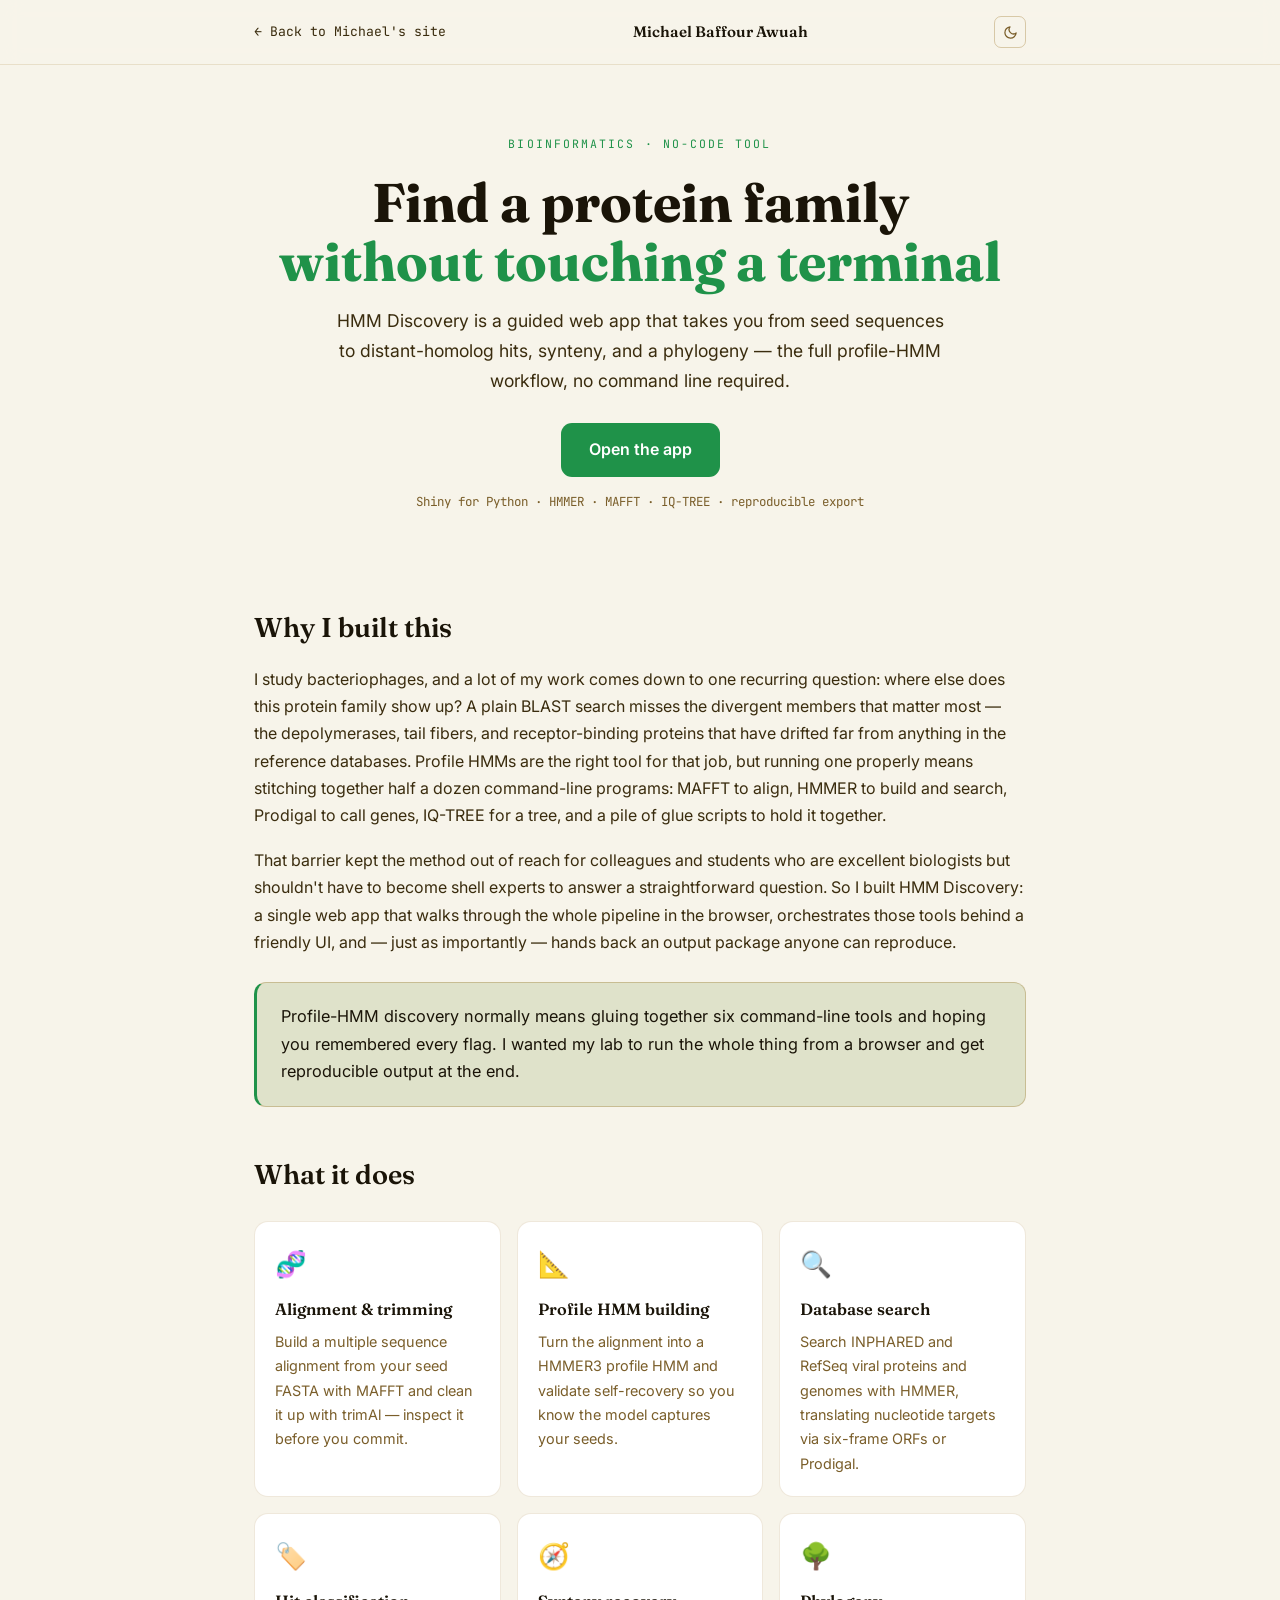
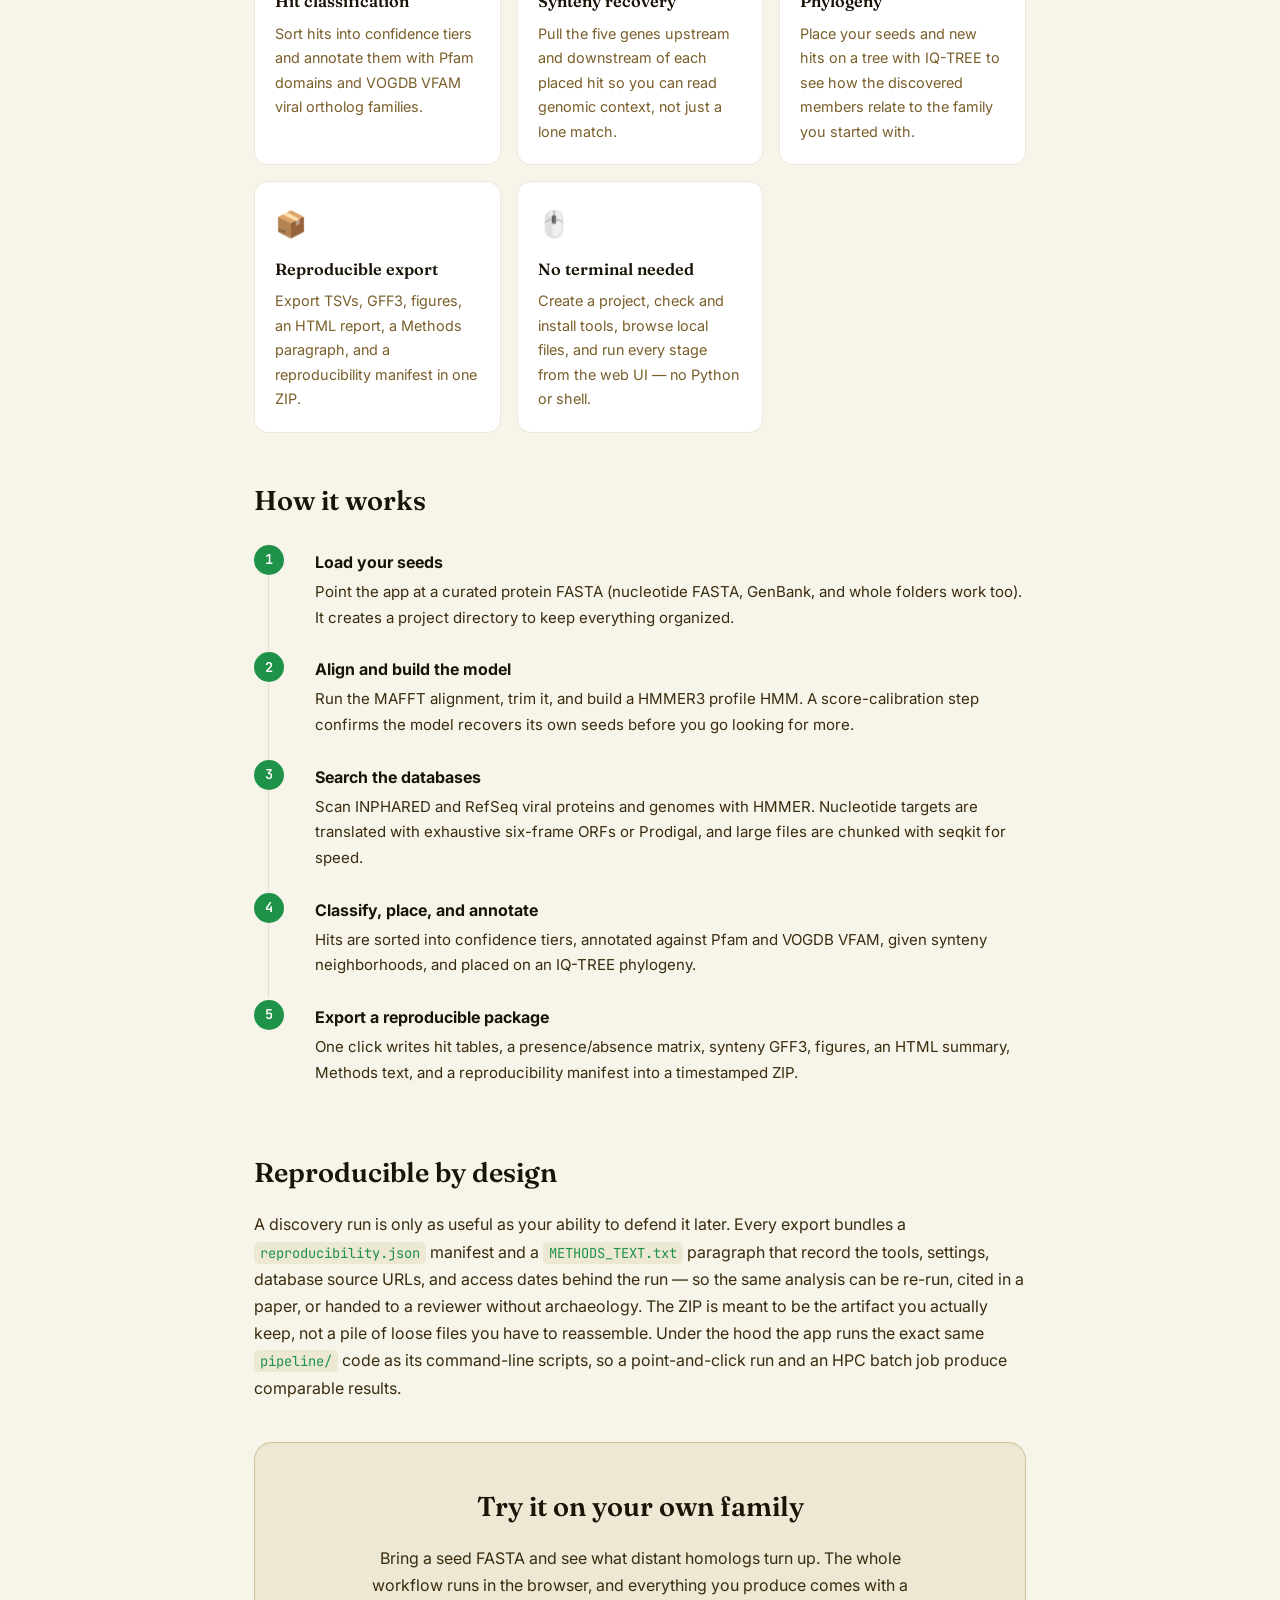
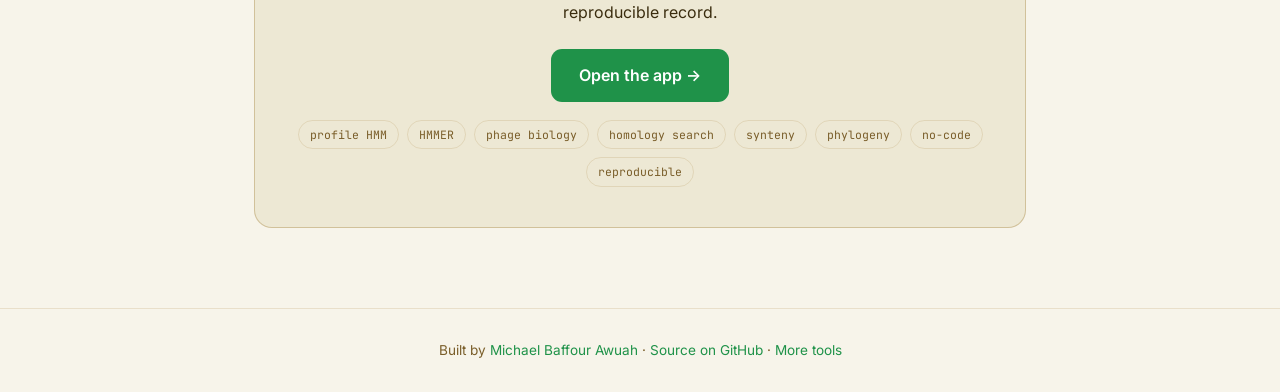
==== blog.html @ 655b842f "Add blog/landing post for HMM Discovery app Adds blog.html: a warm, first-person landing page descri" ====
<!DOCTYPE html>
<html lang="en">
<head>
    <meta charset="UTF-8">
    <meta name="viewport" content="width=device-width, initial-scale=1.0">
    <meta name="description" content="HMM Discovery is a no-code Shiny web app for profile-HMM protein-family discovery: alignment, HMM building, HMMER database search, hit classification, synteny, and phylogeny, all reproducible.">
    <meta property="og:title" content="HMM Discovery — Profile-HMM protein-family discovery, no terminal required">
    <meta property="og:description" content="HMM Discovery is a no-code Shiny web app for profile-HMM protein-family discovery: alignment, HMM building, HMMER database search, hit classification, synteny, and phylogeny, all reproducible.">
    <meta property="og:type" content="article">
    <meta property="og:url" content="https://mbaffour.github.io/hmm-discovery-app/blog.html">
    <meta name="twitter:card" content="summary">
    <title>HMM Discovery — Profile-HMM protein-family discovery, no terminal required</title>
    <link rel="icon" type="image/svg+xml" href="data:image/svg+xml;utf8,<svg xmlns='http://www.w3.org/2000/svg' viewBox='0 0 32 32'><polygon points='16,5 25,10 25,18 16,23 7,18 7,10' fill='%23f4c430' stroke='%23f4c430' stroke-width='1.5'/><line x1='16' y1='23' x2='16' y2='28' stroke='%23f4c430' stroke-width='2' stroke-linecap='round'/><line x1='13' y1='28' x2='19' y2='28' stroke='%23f4c430' stroke-width='2' stroke-linecap='round'/></svg>">
    <link rel="preconnect" href="https://fonts.googleapis.com">
    <link rel="preconnect" href="https://fonts.gstatic.com" crossorigin>
    <link href="https://fonts.googleapis.com/css2?family=Fraunces:ital,opsz,wght@0,9..144,400;0,9..144,600;0,9..144,700;1,9..144,500&family=Inter:wght@400;500;600;700&family=JetBrains+Mono:wght@400;500&display=swap" rel="stylesheet">
    <style>
        :root {
            --bg: #121009; --bg-2: #1a160c; --bg-card: #221c0e; --bg-card-hover: #2c2412;
            --border: rgba(244,196,48,0.13); --border-strong: rgba(244,196,48,0.26);
            --gold: #f4c430; --green: #1f9249; --red: #d4324b;
            --accent: #1f9249;
            --font-display: 'Fraunces','Georgia',serif;
            --font-body: 'Inter','Segoe UI',sans-serif;
            --font-mono: 'JetBrains Mono','Courier New',monospace;
            --container: 820px;
        }
        html[data-theme="light"] {
            --bg: #f7f4ea; --bg-2: #ede8d4; --bg-card: #ffffff; --bg-card-hover: #fffaed;
            --border: rgba(164,130,58,0.18); --border-strong: rgba(164,130,58,0.38);
            --gold: #9a6e00; --green: #0f6a2e; --red: #a01a30;
            --ink: #1a1408; --ink-2: #3a2c0e; --ink-3: #7a5e2a;
        }
        * { box-sizing: border-box; margin: 0; padding: 0; }
        body { background: var(--bg); color: var(--ink); font-family: var(--font-body); line-height: 1.7; -webkit-font-smoothing: antialiased; }
        a { color: inherit; }
        a:focus-visible, button:focus-visible { outline: 2px solid var(--accent); outline-offset: 3px; border-radius: 4px; }
        .wrap { max-width: var(--container); margin: 0 auto; padding: 0 24px; }
        .topbar { border-bottom: 1px solid var(--border); padding: 16px 0; position: sticky; top: 0; background: color-mix(in srgb, var(--bg) 88%, transparent); backdrop-filter: blur(10px); z-index: 10; }
        .topbar .wrap { display: flex; align-items: center; justify-content: space-between; gap: 1rem; }
        .back { font-family: var(--font-mono); font-size: 0.82rem; color: var(--ink-2); text-decoration: none; transition: color 0.2s; }
        .back:hover { color: var(--accent); }
        .brand { font-family: var(--font-display); font-weight: 600; font-size: 0.95rem; }
        .theme-toggle { display:inline-flex;align-items:center;justify-content:center;width:32px;height:32px;border-radius:7px;border:1px solid var(--border-strong);background:transparent;color:var(--ink-3);cursor:pointer;transition:all .2s; }
        .theme-toggle:hover { color:var(--accent);border-color:var(--accent); }
        .theme-toggle .ti-sun { display:block; } .theme-toggle .ti-moon { display:none; }
        html[data-theme="light"] .theme-toggle .ti-sun { display:none; } html[data-theme="light"] .theme-toggle .ti-moon { display:block; }

        .hero { padding: 64px 0 40px; text-align: center; }
        .eyebrow { font-family: var(--font-mono); font-size: 0.72rem; letter-spacing: 0.18em; text-transform: uppercase; color: var(--accent); }
        .hero h1 { font-family: var(--font-display); font-size: clamp(2.2rem, 6vw, 3.4rem); font-weight: 700; line-height: 1.08; margin: 18px 0 14px; }
        .hero h1 span { color: var(--accent); }
        .hero .lede { color: var(--ink-2); max-width: 620px; margin: 0 auto 28px; font-size: 1.1rem; }
        .hero-cta { display: inline-block; background: var(--accent); color: #ffffff; font-weight: 600; text-decoration: none; padding: 13px 28px; border-radius: 11px; transition: transform .15s, box-shadow .15s; }
        .hero-cta:hover { transform: translateY(-2px); box-shadow: 0 10px 30px color-mix(in srgb, var(--accent) 40%, transparent); }
        .hero-sub { margin-top: 14px; font-family: var(--font-mono); font-size: 0.78rem; color: var(--ink-3); }

        article { padding: 8px 0 40px; }
        article h2 { font-family: var(--font-display); font-size: 1.7rem; font-weight: 600; margin: 44px 0 16px; }
        article h3 { font-family: var(--font-display); font-size: 1.15rem; font-weight: 600; margin: 8px 0 6px; }
        article p { color: var(--ink-2); margin-bottom: 18px; }
        article strong { color: var(--ink); }
        article code { font-family: var(--font-mono); font-size: 0.86em; background: var(--bg-2); padding: 2px 6px; border-radius: 5px; color: var(--accent); }
        .callout { background: color-mix(in srgb, var(--accent) 7%, var(--bg-2)); border: 1px solid var(--border-strong); border-left: 3px solid var(--accent); border-radius: 12px; padding: 20px 24px; margin: 26px 0; }
        .callout p { margin: 0; color: var(--ink); font-size: 1.02rem; }
        .feature-grid { display: grid; grid-template-columns: repeat(auto-fill, minmax(230px, 1fr)); gap: 16px; margin: 24px 0; }
        .feature-card { background: var(--bg-card); border: 1px solid var(--border); border-radius: 14px; padding: 20px; transition: transform .2s, border-color .2s, background .2s; }
        .feature-card:hover { transform: translateY(-3px); border-color: var(--border-strong); background: var(--bg-card-hover); }
        .feature-card .icon { font-size: 1.6rem; display: block; margin-bottom: 10px; }
        .feature-card h3 { margin: 0 0 6px; font-size: 1.02rem; }
        .feature-card p { margin: 0; font-size: 0.9rem; color: var(--ink-3); }
        .steps { counter-reset: step; list-style: none; margin: 20px 0; }
        .steps li { position: relative; padding: 6px 0 20px 46px; border-left: 1px solid var(--border); margin-left: 14px; }
        .steps li::before { counter-increment: step; content: counter(step); position: absolute; left: -15px; top: 2px; width: 30px; height: 30px; border-radius: 50%; background: var(--accent); color: #ffffff; font-family: var(--font-mono); font-weight: 600; font-size: 0.85rem; display: flex; align-items: center; justify-content: center; }
        .steps li:last-child { border-left-color: transparent; }
        .steps li strong { display: block; margin-bottom: 3px; color: var(--ink); }
        .steps li p { margin: 0; font-size: 0.94rem; }
        .end-cta { text-align: center; background: var(--bg-2); border: 1px solid var(--border-strong); border-radius: 18px; padding: 40px 28px; margin: 40px 0; }
        .end-cta h2 { margin-top: 0; }
        .tag-row { display: flex; flex-wrap: wrap; gap: 8px; justify-content: center; margin: 18px 0 0; }
        .tag { font-family: var(--font-mono); font-size: 0.72rem; color: var(--ink-3); border: 1px solid var(--border); border-radius: 999px; padding: 4px 11px; }
        footer { border-top: 1px solid var(--border); padding: 30px 0; text-align: center; color: var(--ink-3); font-size: 0.85rem; }
        footer a { color: var(--accent); text-decoration: none; }
        @media (max-width: 600px) { .hero { padding: 40px 0 28px; } article h2 { font-size: 1.4rem; } }
    </style>
    <script>(function(){var s=localStorage.getItem('theme');var d=window.matchMedia('(prefers-color-scheme: dark)').matches;document.documentElement.setAttribute('data-theme',s||(d?'dark':'light'));})()</script>
</head>
<body>
    <div class="topbar">
        <div class="wrap">
            <a href="https://mbaffour.github.io/#tools" class="back">← Back to Michael's site</a>
            <span class="brand">Michael Baffour Awuah</span>
            <button class="theme-toggle" id="themeToggle" aria-label="Toggle light/dark mode" title="Toggle light/dark mode">
                <svg class="ti-sun" width="15" height="15" viewBox="0 0 24 24" fill="none" stroke="currentColor" stroke-width="2" stroke-linecap="round" stroke-linejoin="round" aria-hidden="true"><circle cx="12" cy="12" r="5"/><line x1="12" y1="1" x2="12" y2="3"/><line x1="12" y1="21" x2="12" y2="23"/><line x1="4.22" y1="4.22" x2="5.64" y2="5.64"/><line x1="18.36" y1="18.36" x2="19.78" y2="19.78"/><line x1="1" y1="12" x2="3" y2="12"/><line x1="21" y1="12" x2="23" y2="12"/><line x1="4.22" y1="19.78" x2="5.64" y2="18.36"/><line x1="18.36" y1="5.64" x2="19.78" y2="4.22"/></svg>
                <svg class="ti-moon" width="15" height="15" viewBox="0 0 24 24" fill="none" stroke="currentColor" stroke-width="2" stroke-linecap="round" stroke-linejoin="round" aria-hidden="true"><path d="M21 12.79A9 9 0 1 1 11.21 3 7 7 0 0 0 21 12.79z"/></svg>
            </button>
        </div>
    </div>

    <header class="hero">
        <div class="wrap">
            <span class="eyebrow">Bioinformatics · No-code tool</span>
            <h1>Find a protein family<br><span>without touching a terminal</span></h1>
            <p class="lede">HMM Discovery is a guided web app that takes you from seed sequences to distant-homolog hits, synteny, and a phylogeny — the full profile-HMM workflow, no command line required.</p>
            <a class="hero-cta" href="https://mbaffour.github.io/hmm-discovery-app/">Open the app</a>
            <div class="hero-sub">Shiny for Python · HMMER · MAFFT · IQ-TREE · reproducible export</div>
        </div>
    </header>

    <div class="wrap">
        <article>
            <h2>Why I built this</h2>
            <p>I study bacteriophages, and a lot of my work comes down to one recurring question: where else does this protein family show up? A plain BLAST search misses the divergent members that matter most — the depolymerases, tail fibers, and receptor-binding proteins that have drifted far from anything in the reference databases. Profile HMMs are the right tool for that job, but running one properly means stitching together half a dozen command-line programs: MAFFT to align, HMMER to build and search, Prodigal to call genes, IQ-TREE for a tree, and a pile of glue scripts to hold it together.</p>
            <p>That barrier kept the method out of reach for colleagues and students who are excellent biologists but shouldn't have to become shell experts to answer a straightforward question. So I built HMM Discovery: a single web app that walks through the whole pipeline in the browser, orchestrates those tools behind a friendly UI, and — just as importantly — hands back an output package anyone can reproduce.</p>
            <div class="callout"><p>Profile-HMM discovery normally means gluing together six command-line tools and hoping you remembered every flag. I wanted my lab to run the whole thing from a browser and get reproducible output at the end.</p></div>

            <h2>What it does</h2>
            <div class="feature-grid">
                <div class="feature-card"><span class="icon">🧬</span><h3>Alignment &amp; trimming</h3><p>Build a multiple sequence alignment from your seed FASTA with MAFFT and clean it up with trimAl — inspect it before you commit.</p></div>
                <div class="feature-card"><span class="icon">📐</span><h3>Profile HMM building</h3><p>Turn the alignment into a HMMER3 profile HMM and validate self-recovery so you know the model captures your seeds.</p></div>
                <div class="feature-card"><span class="icon">🔍</span><h3>Database search</h3><p>Search INPHARED and RefSeq viral proteins and genomes with HMMER, translating nucleotide targets via six-frame ORFs or Prodigal.</p></div>
                <div class="feature-card"><span class="icon">🏷️</span><h3>Hit classification</h3><p>Sort hits into confidence tiers and annotate them with Pfam domains and VOGDB VFAM viral ortholog families.</p></div>
                <div class="feature-card"><span class="icon">🧭</span><h3>Synteny recovery</h3><p>Pull the five genes upstream and downstream of each placed hit so you can read genomic context, not just a lone match.</p></div>
                <div class="feature-card"><span class="icon">🌳</span><h3>Phylogeny</h3><p>Place your seeds and new hits on a tree with IQ-TREE to see how the discovered members relate to the family you started with.</p></div>
                <div class="feature-card"><span class="icon">📦</span><h3>Reproducible export</h3><p>Export TSVs, GFF3, figures, an HTML report, a Methods paragraph, and a reproducibility manifest in one ZIP.</p></div>
                <div class="feature-card"><span class="icon">🖱️</span><h3>No terminal needed</h3><p>Create a project, check and install tools, browse local files, and run every stage from the web UI — no Python or shell.</p></div>
            </div>

            <h2>How it works</h2>
            <ol class="steps">
                <li><strong>Load your seeds</strong><p>Point the app at a curated protein FASTA (nucleotide FASTA, GenBank, and whole folders work too). It creates a project directory to keep everything organized.</p></li>
                <li><strong>Align and build the model</strong><p>Run the MAFFT alignment, trim it, and build a HMMER3 profile HMM. A score-calibration step confirms the model recovers its own seeds before you go looking for more.</p></li>
                <li><strong>Search the databases</strong><p>Scan INPHARED and RefSeq viral proteins and genomes with HMMER. Nucleotide targets are translated with exhaustive six-frame ORFs or Prodigal, and large files are chunked with seqkit for speed.</p></li>
                <li><strong>Classify, place, and annotate</strong><p>Hits are sorted into confidence tiers, annotated against Pfam and VOGDB VFAM, given synteny neighborhoods, and placed on an IQ-TREE phylogeny.</p></li>
                <li><strong>Export a reproducible package</strong><p>One click writes hit tables, a presence/absence matrix, synteny GFF3, figures, an HTML summary, Methods text, and a reproducibility manifest into a timestamped ZIP.</p></li>
            </ol>

            <h2>Reproducible by design</h2>
            <p>A discovery run is only as useful as your ability to defend it later. Every export bundles a <code>reproducibility.json</code> manifest and a <code>METHODS_TEXT.txt</code> paragraph that record the tools, settings, database source URLs, and access dates behind the run — so the same analysis can be re-run, cited in a paper, or handed to a reviewer without archaeology. The ZIP is meant to be the artifact you actually keep, not a pile of loose files you have to reassemble. Under the hood the app runs the exact same <code>pipeline/</code> code as its command-line scripts, so a point-and-click run and an HPC batch job produce comparable results.</p>

            <div class="end-cta">
                <h2>Try it on your own family</h2>
                <p style="color:var(--ink-2);max-width:560px;margin:0 auto;">Bring a seed FASTA and see what distant homologs turn up. The whole workflow runs in the browser, and everything you produce comes with a reproducible record.</p>
                <div style="margin-top:22px;"><a class="hero-cta" href="https://mbaffour.github.io/hmm-discovery-app/">Open the app →</a></div>
                <div class="tag-row"><span class="tag">profile HMM</span><span class="tag">HMMER</span><span class="tag">phage biology</span><span class="tag">homology search</span><span class="tag">synteny</span><span class="tag">phylogeny</span><span class="tag">no-code</span><span class="tag">reproducible</span></div>
            </div>
        </article>
    </div>

    <footer>
        <div class="wrap">
            Built by <a href="https://mbaffour.github.io/">Michael Baffour Awuah</a> · <a href="https://github.com/mbaffour/hmm-discovery-app" target="_blank" rel="noopener">Source on GitHub</a> · <a href="https://mbaffour.github.io/#tools">More tools</a>
        </div>
    </footer>

    <script>
        (function () {
            var btn = document.getElementById('themeToggle');
            if (!btn) return;
            btn.addEventListener('click', function () {
                var next = document.documentElement.getAttribute('data-theme') === 'dark' ? 'light' : 'dark';
                document.documentElement.setAttribute('data-theme', next);
                localStorage.setItem('theme', next);
            });
        })();
    </script>
</body>
</html>
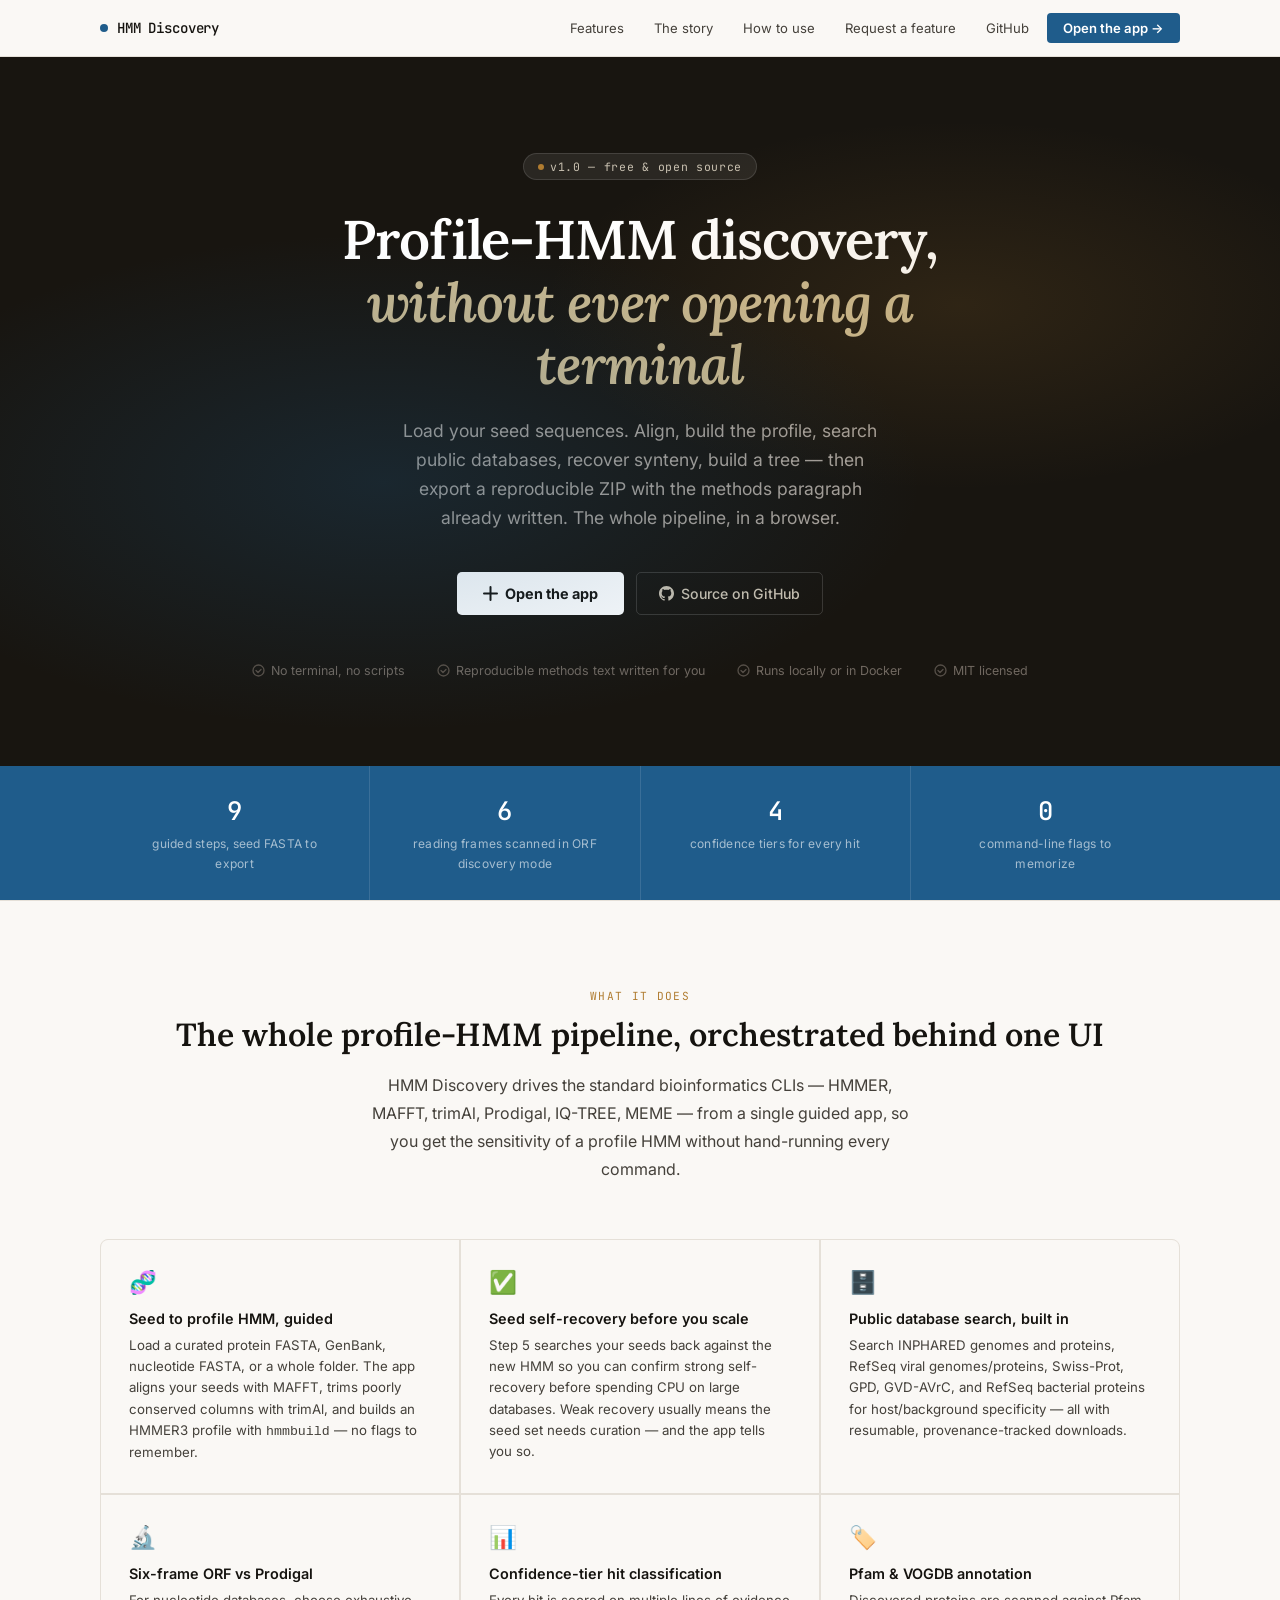
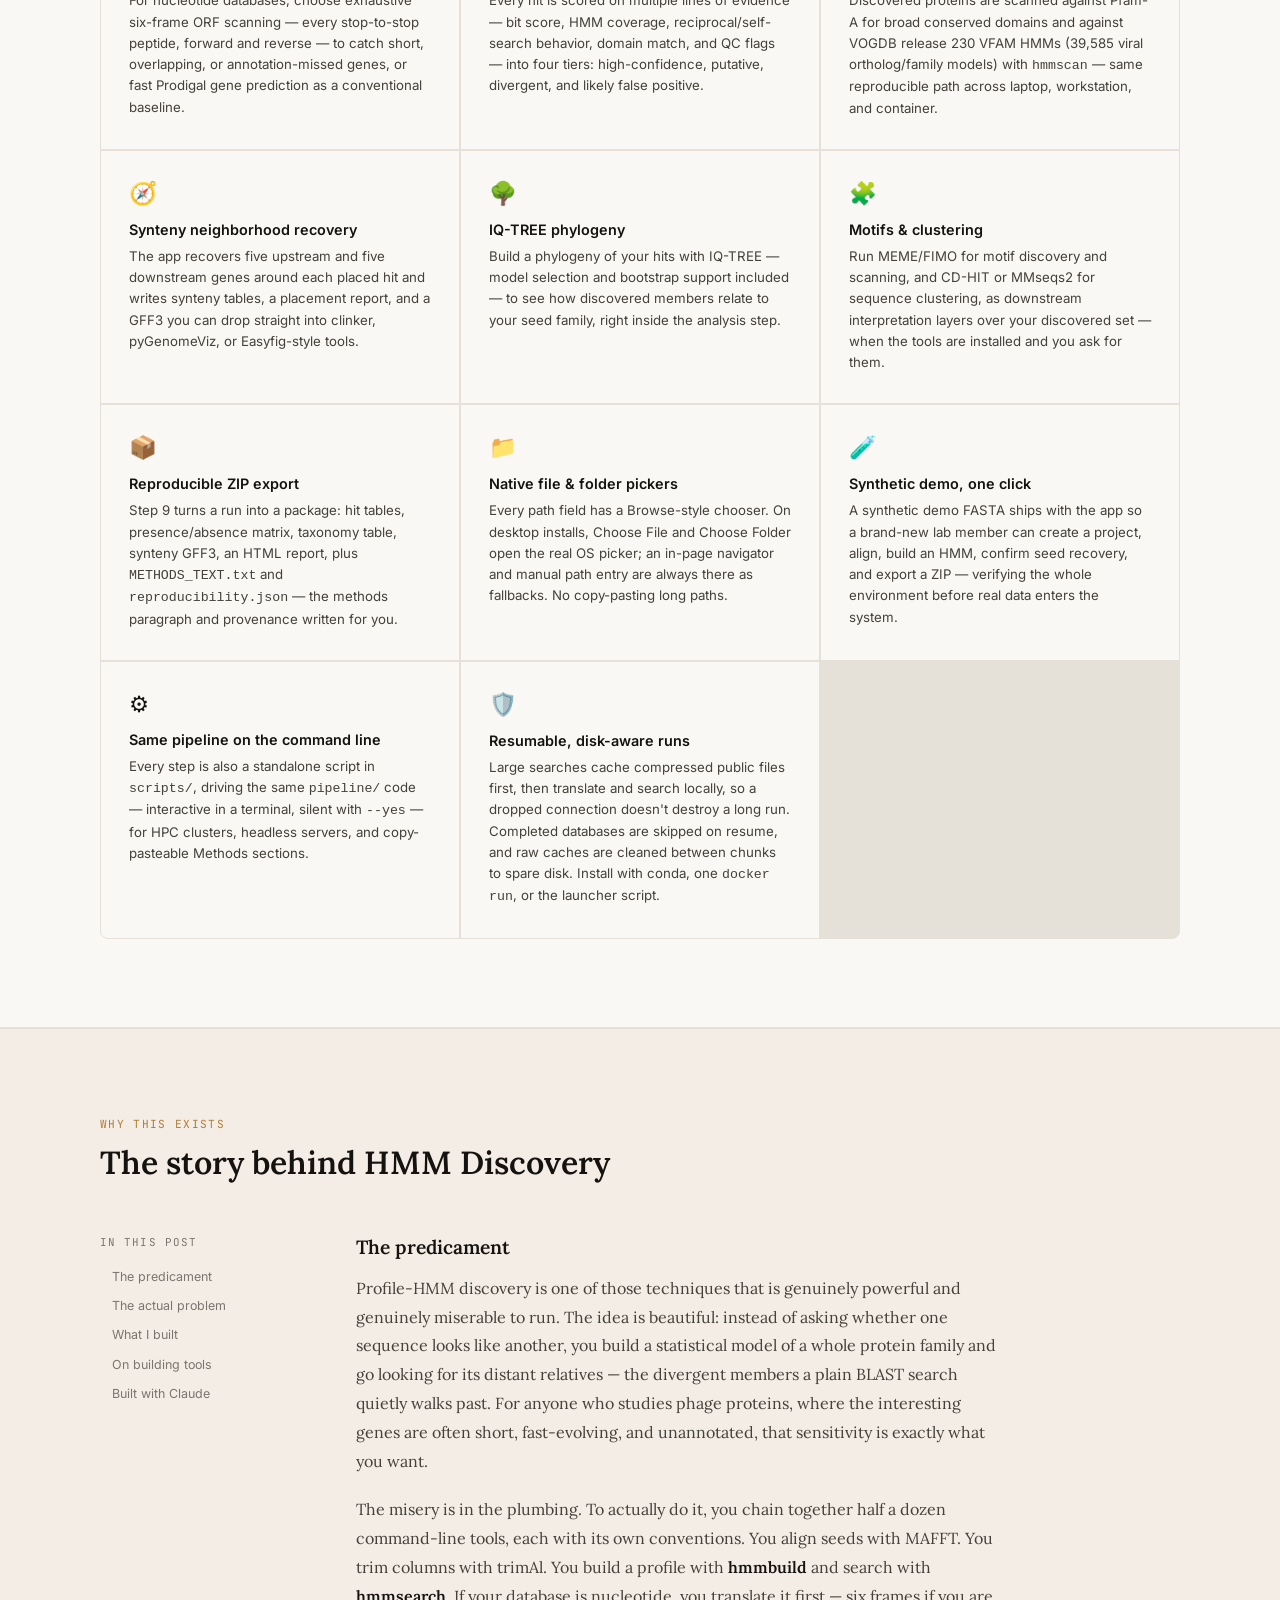
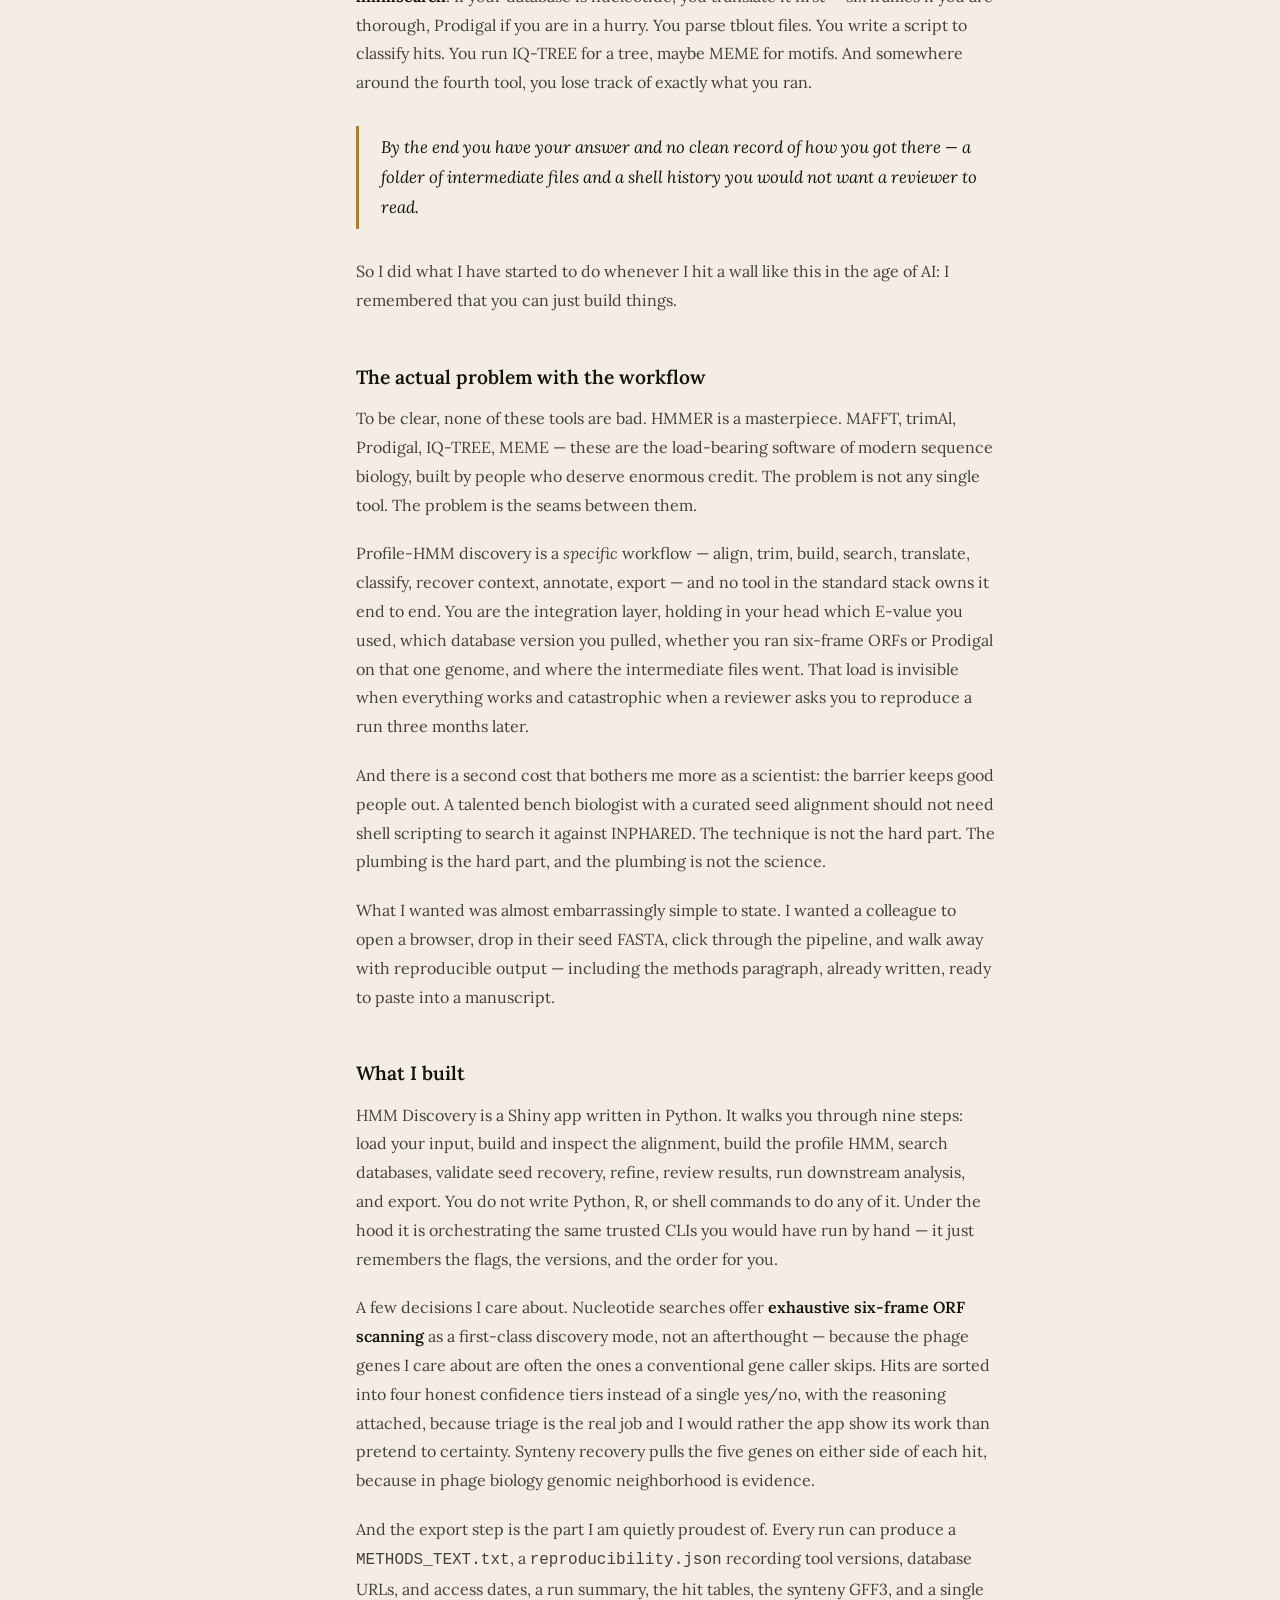
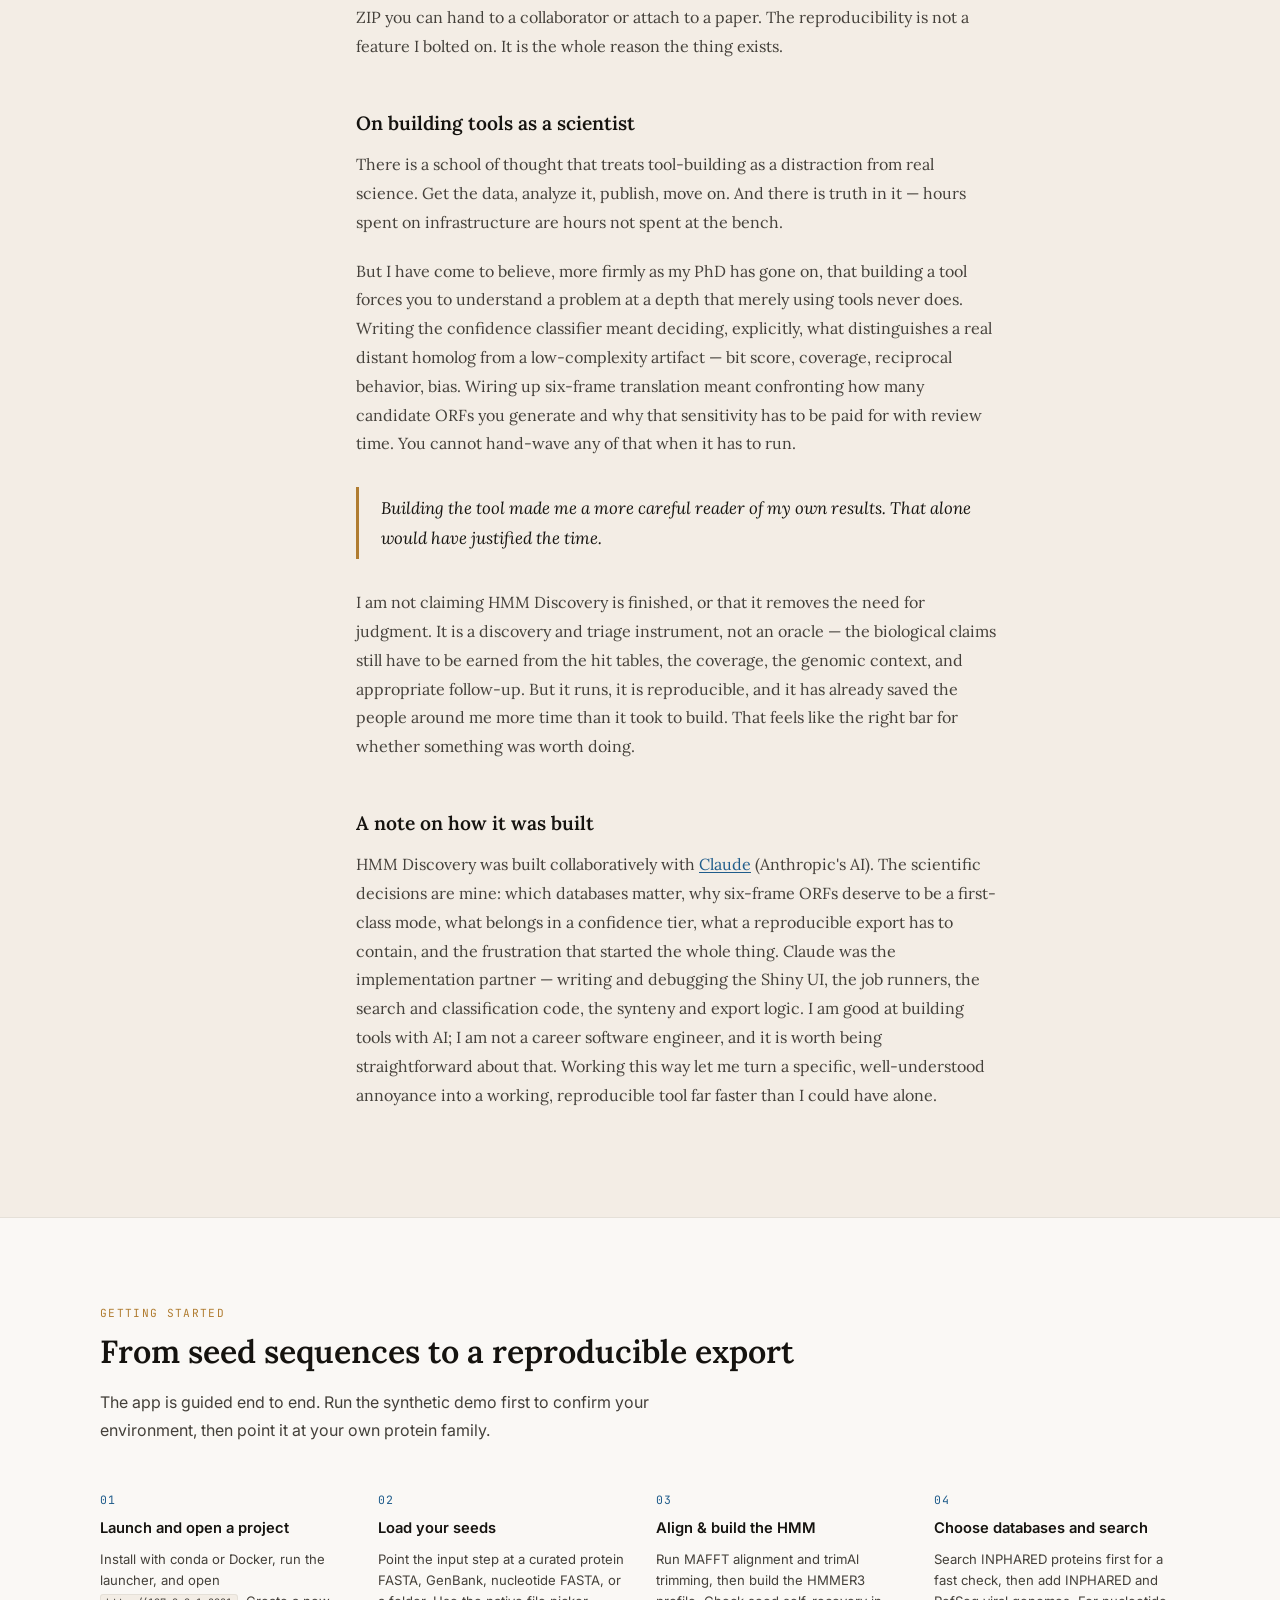
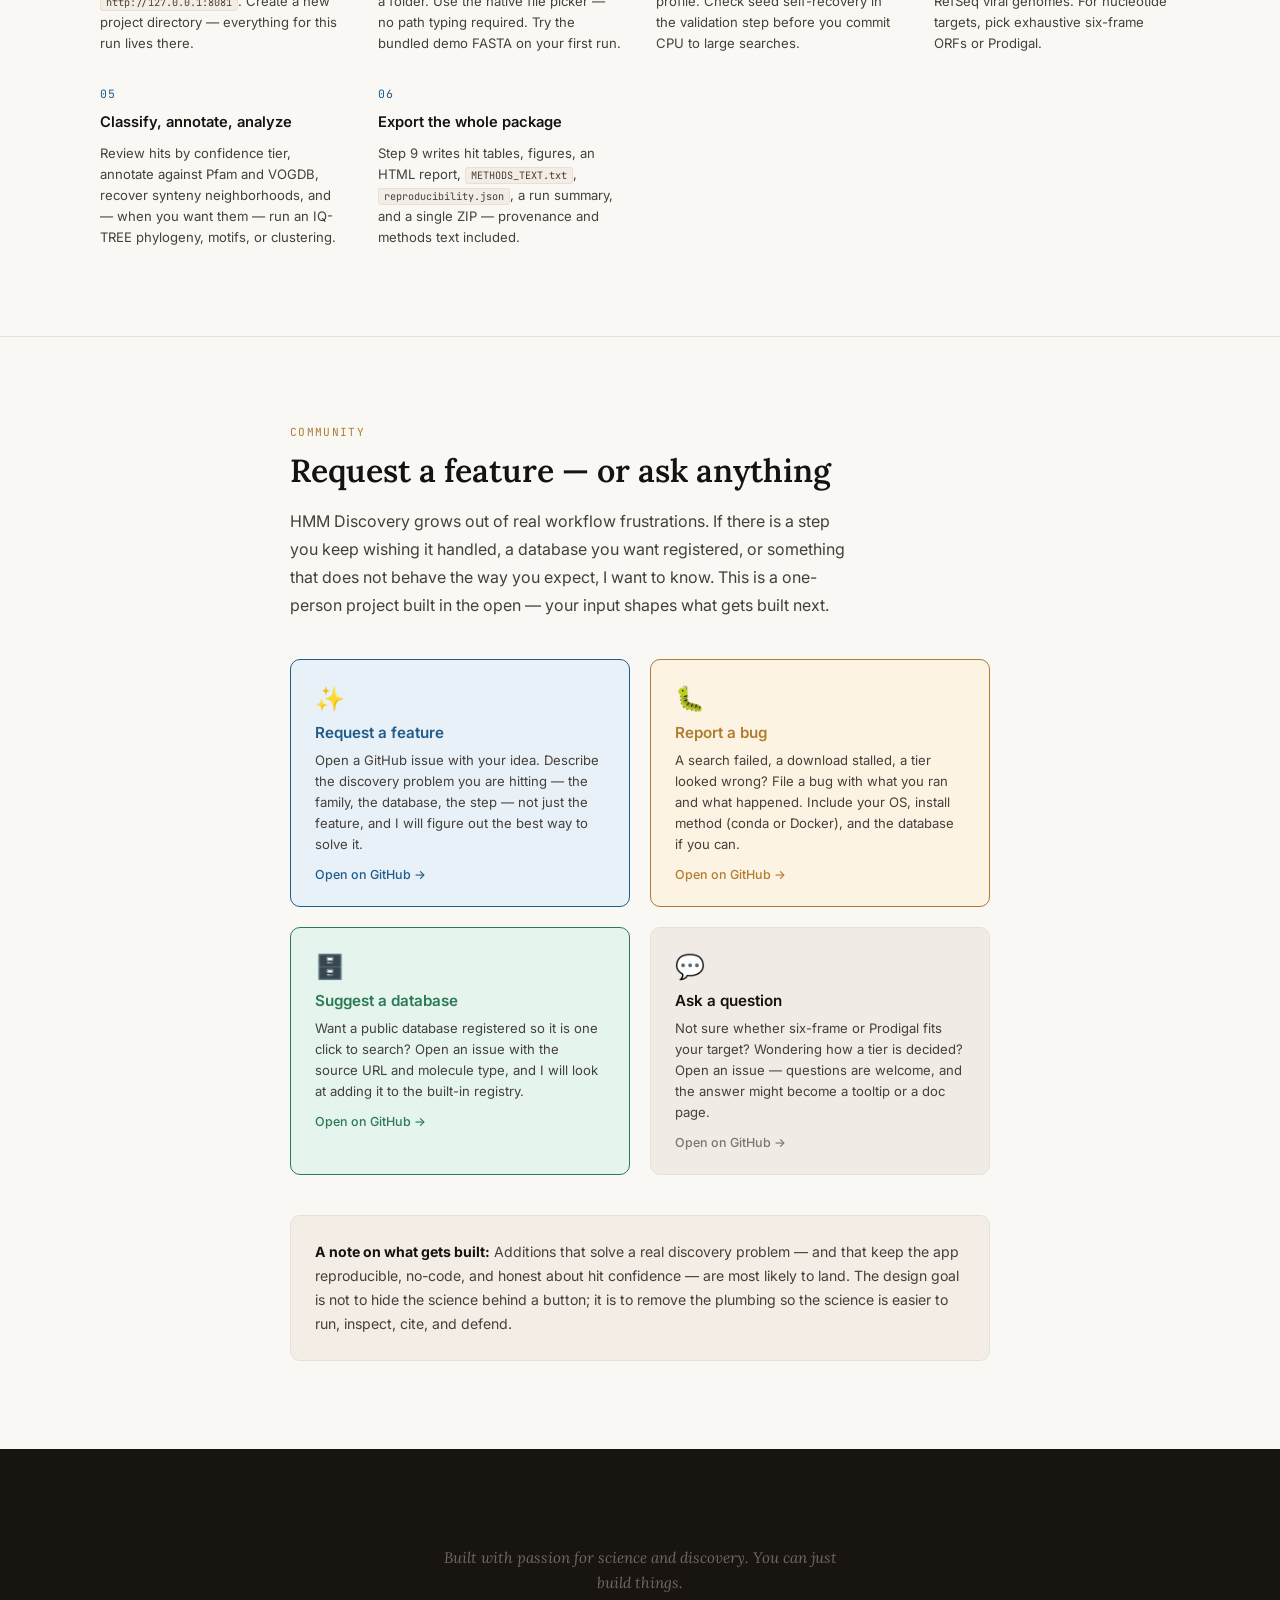
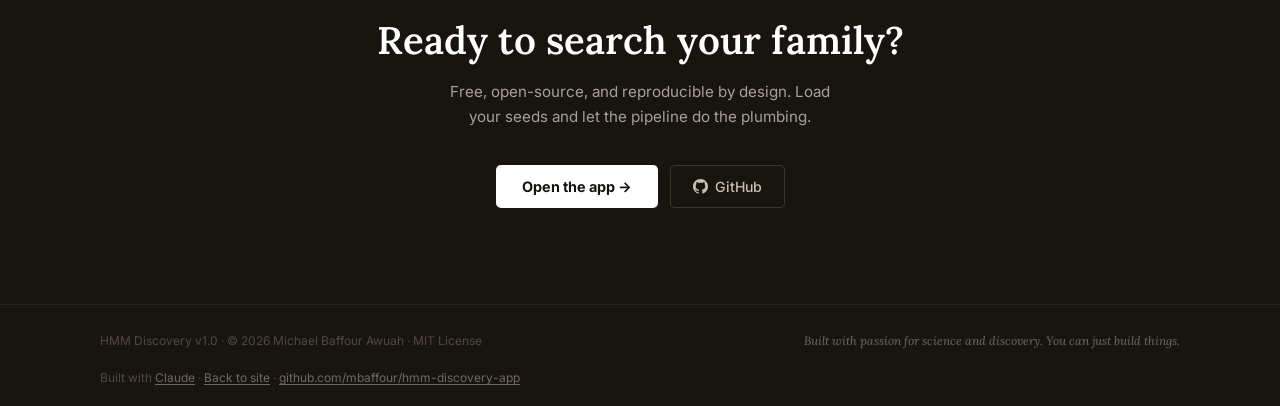
==== commit 3877ce3a: "Add FigureLab-style editorial landing page for HMM Discovery Reproduces the shared FigureLab design " ====
--- a/blog.html
+++ b/blog.html
@@ -1,168 +1,792 @@
 <!DOCTYPE html>
 <html lang="en">
 <head>
-    <meta charset="UTF-8">
-    <meta name="viewport" content="width=device-width, initial-scale=1.0">
-    <meta name="description" content="HMM Discovery is a no-code Shiny web app for profile-HMM protein-family discovery: alignment, HMM building, HMMER database search, hit classification, synteny, and phylogeny, all reproducible.">
-    <meta property="og:title" content="HMM Discovery — Profile-HMM protein-family discovery, no terminal required">
-    <meta property="og:description" content="HMM Discovery is a no-code Shiny web app for profile-HMM protein-family discovery: alignment, HMM building, HMMER database search, hit classification, synteny, and phylogeny, all reproducible.">
-    <meta property="og:type" content="article">
-    <meta property="og:url" content="https://mbaffour.github.io/hmm-discovery-app/blog.html">
-    <meta name="twitter:card" content="summary">
-    <title>HMM Discovery — Profile-HMM protein-family discovery, no terminal required</title>
-    <link rel="icon" type="image/svg+xml" href="data:image/svg+xml;utf8,<svg xmlns='http://www.w3.org/2000/svg' viewBox='0 0 32 32'><polygon points='16,5 25,10 25,18 16,23 7,18 7,10' fill='%23f4c430' stroke='%23f4c430' stroke-width='1.5'/><line x1='16' y1='23' x2='16' y2='28' stroke='%23f4c430' stroke-width='2' stroke-linecap='round'/><line x1='13' y1='28' x2='19' y2='28' stroke='%23f4c430' stroke-width='2' stroke-linecap='round'/></svg>">
-    <link rel="preconnect" href="https://fonts.googleapis.com">
-    <link rel="preconnect" href="https://fonts.gstatic.com" crossorigin>
-    <link href="https://fonts.googleapis.com/css2?family=Fraunces:ital,opsz,wght@0,9..144,400;0,9..144,600;0,9..144,700;1,9..144,500&family=Inter:wght@400;500;600;700&family=JetBrains+Mono:wght@400;500&display=swap" rel="stylesheet">
-    <style>
-        :root {
-            --bg: #121009; --bg-2: #1a160c; --bg-card: #221c0e; --bg-card-hover: #2c2412;
-            --border: rgba(244,196,48,0.13); --border-strong: rgba(244,196,48,0.26);
-            --gold: #f4c430; --green: #1f9249; --red: #d4324b;
-            --accent: #1f9249;
-            --font-display: 'Fraunces','Georgia',serif;
-            --font-body: 'Inter','Segoe UI',sans-serif;
-            --font-mono: 'JetBrains Mono','Courier New',monospace;
-            --container: 820px;
-        }
-        html[data-theme="light"] {
-            --bg: #f7f4ea; --bg-2: #ede8d4; --bg-card: #ffffff; --bg-card-hover: #fffaed;
-            --border: rgba(164,130,58,0.18); --border-strong: rgba(164,130,58,0.38);
-            --gold: #9a6e00; --green: #0f6a2e; --red: #a01a30;
-            --ink: #1a1408; --ink-2: #3a2c0e; --ink-3: #7a5e2a;
-        }
-        * { box-sizing: border-box; margin: 0; padding: 0; }
-        body { background: var(--bg); color: var(--ink); font-family: var(--font-body); line-height: 1.7; -webkit-font-smoothing: antialiased; }
-        a { color: inherit; }
-        a:focus-visible, button:focus-visible { outline: 2px solid var(--accent); outline-offset: 3px; border-radius: 4px; }
-        .wrap { max-width: var(--container); margin: 0 auto; padding: 0 24px; }
-        .topbar { border-bottom: 1px solid var(--border); padding: 16px 0; position: sticky; top: 0; background: color-mix(in srgb, var(--bg) 88%, transparent); backdrop-filter: blur(10px); z-index: 10; }
-        .topbar .wrap { display: flex; align-items: center; justify-content: space-between; gap: 1rem; }
-        .back { font-family: var(--font-mono); font-size: 0.82rem; color: var(--ink-2); text-decoration: none; transition: color 0.2s; }
-        .back:hover { color: var(--accent); }
-        .brand { font-family: var(--font-display); font-weight: 600; font-size: 0.95rem; }
-        .theme-toggle { display:inline-flex;align-items:center;justify-content:center;width:32px;height:32px;border-radius:7px;border:1px solid var(--border-strong);background:transparent;color:var(--ink-3);cursor:pointer;transition:all .2s; }
-        .theme-toggle:hover { color:var(--accent);border-color:var(--accent); }
-        .theme-toggle .ti-sun { display:block; } .theme-toggle .ti-moon { display:none; }
-        html[data-theme="light"] .theme-toggle .ti-sun { display:none; } html[data-theme="light"] .theme-toggle .ti-moon { display:block; }
-
-        .hero { padding: 64px 0 40px; text-align: center; }
-        .eyebrow { font-family: var(--font-mono); font-size: 0.72rem; letter-spacing: 0.18em; text-transform: uppercase; color: var(--accent); }
-        .hero h1 { font-family: var(--font-display); font-size: clamp(2.2rem, 6vw, 3.4rem); font-weight: 700; line-height: 1.08; margin: 18px 0 14px; }
-        .hero h1 span { color: var(--accent); }
-        .hero .lede { color: var(--ink-2); max-width: 620px; margin: 0 auto 28px; font-size: 1.1rem; }
-        .hero-cta { display: inline-block; background: var(--accent); color: #ffffff; font-weight: 600; text-decoration: none; padding: 13px 28px; border-radius: 11px; transition: transform .15s, box-shadow .15s; }
-        .hero-cta:hover { transform: translateY(-2px); box-shadow: 0 10px 30px color-mix(in srgb, var(--accent) 40%, transparent); }
-        .hero-sub { margin-top: 14px; font-family: var(--font-mono); font-size: 0.78rem; color: var(--ink-3); }
-
-        article { padding: 8px 0 40px; }
-        article h2 { font-family: var(--font-display); font-size: 1.7rem; font-weight: 600; margin: 44px 0 16px; }
-        article h3 { font-family: var(--font-display); font-size: 1.15rem; font-weight: 600; margin: 8px 0 6px; }
-        article p { color: var(--ink-2); margin-bottom: 18px; }
-        article strong { color: var(--ink); }
-        article code { font-family: var(--font-mono); font-size: 0.86em; background: var(--bg-2); padding: 2px 6px; border-radius: 5px; color: var(--accent); }
-        .callout { background: color-mix(in srgb, var(--accent) 7%, var(--bg-2)); border: 1px solid var(--border-strong); border-left: 3px solid var(--accent); border-radius: 12px; padding: 20px 24px; margin: 26px 0; }
-        .callout p { margin: 0; color: var(--ink); font-size: 1.02rem; }
-        .feature-grid { display: grid; grid-template-columns: repeat(auto-fill, minmax(230px, 1fr)); gap: 16px; margin: 24px 0; }
-        .feature-card { background: var(--bg-card); border: 1px solid var(--border); border-radius: 14px; padding: 20px; transition: transform .2s, border-color .2s, background .2s; }
-        .feature-card:hover { transform: translateY(-3px); border-color: var(--border-strong); background: var(--bg-card-hover); }
-        .feature-card .icon { font-size: 1.6rem; display: block; margin-bottom: 10px; }
-        .feature-card h3 { margin: 0 0 6px; font-size: 1.02rem; }
-        .feature-card p { margin: 0; font-size: 0.9rem; color: var(--ink-3); }
-        .steps { counter-reset: step; list-style: none; margin: 20px 0; }
-        .steps li { position: relative; padding: 6px 0 20px 46px; border-left: 1px solid var(--border); margin-left: 14px; }
-        .steps li::before { counter-increment: step; content: counter(step); position: absolute; left: -15px; top: 2px; width: 30px; height: 30px; border-radius: 50%; background: var(--accent); color: #ffffff; font-family: var(--font-mono); font-weight: 600; font-size: 0.85rem; display: flex; align-items: center; justify-content: center; }
-        .steps li:last-child { border-left-color: transparent; }
-        .steps li strong { display: block; margin-bottom: 3px; color: var(--ink); }
-        .steps li p { margin: 0; font-size: 0.94rem; }
-        .end-cta { text-align: center; background: var(--bg-2); border: 1px solid var(--border-strong); border-radius: 18px; padding: 40px 28px; margin: 40px 0; }
-        .end-cta h2 { margin-top: 0; }
-        .tag-row { display: flex; flex-wrap: wrap; gap: 8px; justify-content: center; margin: 18px 0 0; }
-        .tag { font-family: var(--font-mono); font-size: 0.72rem; color: var(--ink-3); border: 1px solid var(--border); border-radius: 999px; padding: 4px 11px; }
-        footer { border-top: 1px solid var(--border); padding: 30px 0; text-align: center; color: var(--ink-3); font-size: 0.85rem; }
-        footer a { color: var(--accent); text-decoration: none; }
-        @media (max-width: 600px) { .hero { padding: 40px 0 28px; } article h2 { font-size: 1.4rem; } }
-    </style>
-    <script>(function(){var s=localStorage.getItem('theme');var d=window.matchMedia('(prefers-color-scheme: dark)').matches;document.documentElement.setAttribute('data-theme',s||(d?'dark':'light'));})()</script>
+  <meta charset="UTF-8">
+  <meta name="viewport" content="width=device-width, initial-scale=1.0">
+  <title>HMM Discovery — Profile-HMM protein-family discovery, no terminal required</title>
+  <meta name="description" content="HMM Discovery is a no-code Shiny (Python) web app that runs the whole profile-HMM discovery pipeline — MAFFT/trimAl alignment, HMMER3 profiles, database search, synteny, phylogeny — and hands you a reproducible export with the methods text written for you.">
+  <link rel="preconnect" href="https://fonts.googleapis.com">
+  <link rel="preconnect" href="https://fonts.gstatic.com" crossorigin>
+  <link href="https://fonts.googleapis.com/css2?family=Lora:ital,wght@0,400;0,600;1,400&family=Inter:wght@400;500;600;700&family=JetBrains+Mono:wght@400;500&display=swap" rel="stylesheet">
+  <style>
+    *, *::before, *::after { box-sizing: border-box; margin: 0; padding: 0; }
+
+    :root {
+      --ink:        #15130f;
+      --ink-soft:   #44403a;
+      --ink-muted:  #7a7570;
+      --rule:       #e5e0d8;
+      --rule-soft:  #f0ebe4;
+      --bg:         #faf8f5;
+      --bg-warm:    #f3ede5;
+      --bg-dark:    #181510;
+      --accent:     #1f5c8b;
+      --accent-h:   #164878;
+      --accent-lt:  #e8f0f8;
+      --gold:       #b07c30;
+      --gold-lt:    #fdf3e3;
+      --green:      #2a7a54;
+      --green-lt:   #e6f4ee;
+      --serif:      'Lora', Georgia, serif;
+      --sans:       'Inter', system-ui, sans-serif;
+      --mono:       'JetBrains Mono', monospace;
+    }
+
+    html { scroll-behavior: smooth; }
+    body {
+      font-family: var(--sans);
+      background: var(--bg);
+      color: var(--ink);
+      -webkit-font-smoothing: antialiased;
+    }
+
+    a { color: inherit; text-decoration: none; }
+
+    /* ── NAV ────────────────────────────────────────────── */
+    nav {
+      position: sticky;
+      top: 0;
+      z-index: 100;
+      background: rgba(250,248,245,0.92);
+      backdrop-filter: blur(12px);
+      border-bottom: 1px solid var(--rule);
+      padding: 0 24px;
+    }
+    .nav-inner {
+      max-width: 1080px;
+      margin: 0 auto;
+      height: 56px;
+      display: flex;
+      align-items: center;
+      justify-content: space-between;
+      gap: 16px;
+    }
+    .nav-logo {
+      display: flex;
+      align-items: center;
+      gap: 9px;
+      font-family: var(--mono);
+      font-size: 0.88rem;
+      font-weight: 500;
+      color: var(--ink);
+      letter-spacing: -0.01em;
+    }
+    .nav-logo .dot {
+      width: 8px; height: 8px;
+      border-radius: 50%;
+      background: var(--accent);
+    }
+    .nav-links {
+      display: flex;
+      align-items: center;
+      gap: 6px;
+    }
+    .nav-link {
+      font-size: 0.82rem;
+      color: var(--ink-soft);
+      padding: 6px 12px;
+      border-radius: 4px;
+      transition: background 0.12s, color 0.12s;
+    }
+    .nav-link:hover { background: var(--bg-warm); color: var(--ink); }
+    .nav-cta {
+      font-size: 0.82rem;
+      font-weight: 600;
+      background: var(--accent);
+      color: #fff;
+      padding: 7px 16px;
+      border-radius: 4px;
+      transition: background 0.12s;
+    }
+    .nav-cta:hover { background: var(--accent-h); }
+
+    /* ── HERO ───────────────────────────────────────────── */
+    .hero {
+      background: var(--bg-dark);
+      color: #fff;
+      padding: 96px 24px 88px;
+      text-align: center;
+      position: relative;
+      overflow: hidden;
+    }
+    .hero::before {
+      content: '';
+      position: absolute;
+      inset: 0;
+      background:
+        radial-gradient(ellipse 60% 50% at 30% 60%, rgba(31,92,139,0.25) 0%, transparent 70%),
+        radial-gradient(ellipse 50% 40% at 75% 35%, rgba(176,124,48,0.15) 0%, transparent 65%);
+      pointer-events: none;
+    }
+    .hero-badge {
+      display: inline-flex;
+      align-items: center;
+      gap: 6px;
+      background: rgba(255,255,255,0.08);
+      border: 1px solid rgba(255,255,255,0.12);
+      border-radius: 100px;
+      padding: 5px 14px;
+      font-family: var(--mono);
+      font-size: 0.72rem;
+      letter-spacing: 0.06em;
+      color: #c8c0b0;
+      margin-bottom: 28px;
+    }
+    .hero-badge .dot { width: 6px; height: 6px; border-radius: 50%; background: var(--gold); }
+    .hero h1 {
+      font-family: var(--serif);
+      font-size: clamp(2rem, 5vw, 3.4rem);
+      font-weight: 600;
+      line-height: 1.15;
+      max-width: 680px;
+      margin: 0 auto 20px;
+      color: #fff;
+      letter-spacing: -0.02em;
+    }
+    .hero h1 em { font-style: italic; color: #c8b890; }
+    .hero-sub {
+      font-size: clamp(0.95rem, 2vw, 1.1rem);
+      color: #a8a098;
+      max-width: 500px;
+      margin: 0 auto 40px;
+      line-height: 1.65;
+    }
+    .hero-btns {
+      display: flex;
+      gap: 12px;
+      justify-content: center;
+      flex-wrap: wrap;
+      margin-bottom: 48px;
+    }
+    .btn-hero {
+      display: inline-flex;
+      align-items: center;
+      gap: 7px;
+      background: #fff;
+      color: var(--ink);
+      font-weight: 700;
+      font-size: 0.9rem;
+      padding: 13px 26px;
+      border-radius: 5px;
+      transition: opacity 0.12s, transform 0.1s;
+    }
+    .btn-hero:hover { opacity: 0.92; transform: translateY(-1px); }
+    .btn-hero-ghost {
+      display: inline-flex;
+      align-items: center;
+      gap: 7px;
+      background: transparent;
+      color: #c8c0b0;
+      font-weight: 500;
+      font-size: 0.88rem;
+      padding: 12px 22px;
+      border-radius: 5px;
+      border: 1px solid rgba(255,255,255,0.15);
+      transition: border-color 0.12s, color 0.12s;
+    }
+    .btn-hero-ghost:hover { border-color: rgba(255,255,255,0.35); color: #fff; }
+    .hero-facts {
+      display: flex;
+      justify-content: center;
+      gap: 32px;
+      flex-wrap: wrap;
+    }
+    .hero-fact {
+      font-size: 0.78rem;
+      color: #706860;
+      display: flex;
+      align-items: center;
+      gap: 6px;
+    }
+    .hero-fact svg { opacity: 0.7; }
+
+    /* ── SECTION WRAPPER ────────────────────────────────── */
+    .section { padding: 88px 24px; }
+    .section-inner { max-width: 1080px; margin: 0 auto; }
+    .section-label {
+      font-family: var(--mono);
+      font-size: 0.7rem;
+      letter-spacing: 0.12em;
+      text-transform: uppercase;
+      color: var(--gold);
+      margin-bottom: 12px;
+    }
+    .section-title {
+      font-family: var(--serif);
+      font-size: clamp(1.5rem, 3vw, 2rem);
+      font-weight: 600;
+      color: var(--ink);
+      line-height: 1.25;
+      margin-bottom: 16px;
+    }
+    .section-body {
+      font-size: 1rem;
+      color: var(--ink-soft);
+      line-height: 1.75;
+      max-width: 560px;
+    }
+
+    /* ── FEATURES ───────────────────────────────────────── */
+    .features-section { background: var(--bg); border-top: 1px solid var(--rule); border-bottom: 1px solid var(--rule); }
+    .features-header { text-align: center; margin-bottom: 56px; }
+    .features-header .section-body { margin: 0 auto; }
+    .features-grid {
+      display: grid;
+      grid-template-columns: repeat(auto-fill, minmax(290px, 1fr));
+      gap: 2px;
+      background: var(--rule);
+      border: 1px solid var(--rule);
+      border-radius: 8px;
+      overflow: hidden;
+    }
+    .feature-card {
+      background: var(--bg);
+      padding: 28px 28px 30px;
+      transition: background 0.12s;
+    }
+    .feature-card:hover { background: var(--bg-warm); }
+    .feature-icon {
+      font-size: 1.4rem;
+      margin-bottom: 14px;
+      display: block;
+    }
+    .feature-card h3 {
+      font-family: var(--sans);
+      font-size: 0.9rem;
+      font-weight: 600;
+      color: var(--ink);
+      margin-bottom: 8px;
+    }
+    .feature-card p {
+      font-size: 0.83rem;
+      color: var(--ink-soft);
+      line-height: 1.6;
+    }
+
+    /* ── QUICK FACTS STRIP ──────────────────────────────── */
+    .facts-strip {
+      background: var(--accent);
+      padding: 0 24px;
+    }
+    .facts-strip-inner {
+      max-width: 1080px;
+      margin: 0 auto;
+      display: flex;
+      justify-content: center;
+      flex-wrap: wrap;
+      gap: 0;
+    }
+    .fact-item {
+      padding: 28px 40px;
+      text-align: center;
+      border-right: 1px solid rgba(255,255,255,0.12);
+      flex: 1;
+      min-width: 180px;
+    }
+    .fact-item:last-child { border-right: none; }
+    .fact-num {
+      font-family: var(--mono);
+      font-size: 1.6rem;
+      font-weight: 500;
+      color: #fff;
+      display: block;
+      margin-bottom: 4px;
+    }
+    .fact-desc {
+      font-size: 0.75rem;
+      color: rgba(255,255,255,0.6);
+      letter-spacing: 0.02em;
+    }
+
+    /* ── STORY (BLOG POST) ──────────────────────────────── */
+    .story-section { background: var(--bg-warm); border-top: 1px solid var(--rule); }
+    .story-layout {
+      display: grid;
+      grid-template-columns: 200px 1fr;
+      gap: 56px;
+      align-items: start;
+    }
+    .story-nav {
+      position: sticky;
+      top: 76px;
+    }
+    .story-nav-label {
+      font-family: var(--mono);
+      font-size: 0.68rem;
+      letter-spacing: 0.1em;
+      text-transform: uppercase;
+      color: var(--ink-muted);
+      margin-bottom: 14px;
+    }
+    .story-nav a {
+      display: block;
+      font-size: 0.78rem;
+      color: var(--ink-muted);
+      padding: 5px 0;
+      border-left: 2px solid transparent;
+      padding-left: 10px;
+      transition: color 0.12s, border-color 0.12s;
+      line-height: 1.4;
+      margin-bottom: 2px;
+    }
+    .story-nav a:hover { color: var(--ink); border-color: var(--accent); }
+    .story-body { max-width: 640px; }
+    .story-body h2 {
+      font-family: var(--serif);
+      font-size: 1.2rem;
+      font-weight: 600;
+      color: var(--ink);
+      margin: 2.6em 0 0.8em;
+      scroll-margin-top: 76px;
+    }
+    .story-body h2:first-child { margin-top: 0; }
+    .story-body p {
+      font-family: var(--serif);
+      font-size: 1rem;
+      color: var(--ink-soft);
+      line-height: 1.8;
+      margin-bottom: 1.25em;
+    }
+    .story-body blockquote {
+      border-left: 3px solid var(--gold);
+      padding: 6px 0 6px 22px;
+      margin: 1.8em 0;
+    }
+    .story-body blockquote p {
+      font-style: italic;
+      color: var(--ink);
+      font-size: 1.05rem;
+      margin: 0;
+    }
+    .story-body strong { color: var(--ink); font-weight: 600; }
+
+    /* ── HOW TO USE ─────────────────────────────────────── */
+    .how-section { border-top: 1px solid var(--rule); }
+    .steps {
+      display: grid;
+      grid-template-columns: repeat(auto-fill, minmax(220px, 1fr));
+      gap: 32px;
+      margin-top: 48px;
+    }
+    .step { display: flex; flex-direction: column; gap: 12px; }
+    .step-num {
+      font-family: var(--mono);
+      font-size: 0.72rem;
+      color: var(--accent);
+      letter-spacing: 0.06em;
+    }
+    .step h3 {
+      font-size: 0.92rem;
+      font-weight: 600;
+      color: var(--ink);
+    }
+    .step p {
+      font-size: 0.82rem;
+      color: var(--ink-soft);
+      line-height: 1.6;
+    }
+    .step code {
+      font-family: var(--mono);
+      font-size: 0.78em;
+      background: var(--bg-warm);
+      border: 1px solid var(--rule);
+      padding: 1px 5px;
+      border-radius: 3px;
+    }
+
+    /* ── FINAL CTA ──────────────────────────────────────── */
+    .cta-section {
+      background: var(--bg-dark);
+      padding: 96px 24px;
+      text-align: center;
+    }
+    .cta-section h2 {
+      font-family: var(--serif);
+      font-size: clamp(1.6rem, 3vw, 2.4rem);
+      color: #fff;
+      margin-bottom: 14px;
+      font-weight: 600;
+    }
+    .cta-section p {
+      color: #a8a098;
+      font-size: 0.95rem;
+      margin-bottom: 36px;
+      max-width: 400px;
+      margin-left: auto;
+      margin-right: auto;
+      line-height: 1.65;
+    }
+
+    /* ── FOOTER ─────────────────────────────────────────── */
+    footer {
+      background: var(--bg-dark);
+      border-top: 1px solid rgba(255,255,255,0.06);
+      padding: 28px 24px;
+    }
+    .footer-inner {
+      max-width: 1080px;
+      margin: 0 auto;
+      display: flex;
+      align-items: center;
+      justify-content: space-between;
+      gap: 16px;
+      flex-wrap: wrap;
+    }
+    footer p {
+      font-size: 0.75rem;
+      color: #504840;
+    }
+    footer a { color: #706860; text-decoration: underline; text-underline-offset: 2px; }
+    footer a:hover { color: #a09080; }
+
+    /* ── RESPONSIVE ─────────────────────────────────────── */
+    @media (max-width: 720px) {
+      .story-layout { grid-template-columns: 1fr; }
+      .story-nav { display: none; }
+      .fact-item { border-right: none; border-bottom: 1px solid rgba(255,255,255,0.12); }
+      .fact-item:last-child { border-bottom: none; }
+    }
+    @media (max-width: 480px) {
+      .hero { padding: 72px 20px 64px; }
+      .section { padding: 64px 20px; }
+    }
+  </style>
 </head>
 <body>
-    <div class="topbar">
-        <div class="wrap">
-            <a href="https://mbaffour.github.io/#tools" class="back">← Back to Michael's site</a>
-            <span class="brand">Michael Baffour Awuah</span>
-            <button class="theme-toggle" id="themeToggle" aria-label="Toggle light/dark mode" title="Toggle light/dark mode">
-                <svg class="ti-sun" width="15" height="15" viewBox="0 0 24 24" fill="none" stroke="currentColor" stroke-width="2" stroke-linecap="round" stroke-linejoin="round" aria-hidden="true"><circle cx="12" cy="12" r="5"/><line x1="12" y1="1" x2="12" y2="3"/><line x1="12" y1="21" x2="12" y2="23"/><line x1="4.22" y1="4.22" x2="5.64" y2="5.64"/><line x1="18.36" y1="18.36" x2="19.78" y2="19.78"/><line x1="1" y1="12" x2="3" y2="12"/><line x1="21" y1="12" x2="23" y2="12"/><line x1="4.22" y1="19.78" x2="5.64" y2="18.36"/><line x1="18.36" y1="5.64" x2="19.78" y2="4.22"/></svg>
-                <svg class="ti-moon" width="15" height="15" viewBox="0 0 24 24" fill="none" stroke="currentColor" stroke-width="2" stroke-linecap="round" stroke-linejoin="round" aria-hidden="true"><path d="M21 12.79A9 9 0 1 1 11.21 3 7 7 0 0 0 21 12.79z"/></svg>
-            </button>
-        </div>
-    </div>
-
-    <header class="hero">
-        <div class="wrap">
-            <span class="eyebrow">Bioinformatics · No-code tool</span>
-            <h1>Find a protein family<br><span>without touching a terminal</span></h1>
-            <p class="lede">HMM Discovery is a guided web app that takes you from seed sequences to distant-homolog hits, synteny, and a phylogeny — the full profile-HMM workflow, no command line required.</p>
-            <a class="hero-cta" href="https://mbaffour.github.io/hmm-discovery-app/">Open the app</a>
-            <div class="hero-sub">Shiny for Python · HMMER · MAFFT · IQ-TREE · reproducible export</div>
-        </div>
-    </header>
-
-    <div class="wrap">
-        <article>
-            <h2>Why I built this</h2>
-            <p>I study bacteriophages, and a lot of my work comes down to one recurring question: where else does this protein family show up? A plain BLAST search misses the divergent members that matter most — the depolymerases, tail fibers, and receptor-binding proteins that have drifted far from anything in the reference databases. Profile HMMs are the right tool for that job, but running one properly means stitching together half a dozen command-line programs: MAFFT to align, HMMER to build and search, Prodigal to call genes, IQ-TREE for a tree, and a pile of glue scripts to hold it together.</p>
-            <p>That barrier kept the method out of reach for colleagues and students who are excellent biologists but shouldn't have to become shell experts to answer a straightforward question. So I built HMM Discovery: a single web app that walks through the whole pipeline in the browser, orchestrates those tools behind a friendly UI, and — just as importantly — hands back an output package anyone can reproduce.</p>
-            <div class="callout"><p>Profile-HMM discovery normally means gluing together six command-line tools and hoping you remembered every flag. I wanted my lab to run the whole thing from a browser and get reproducible output at the end.</p></div>
-
-            <h2>What it does</h2>
-            <div class="feature-grid">
-                <div class="feature-card"><span class="icon">🧬</span><h3>Alignment &amp; trimming</h3><p>Build a multiple sequence alignment from your seed FASTA with MAFFT and clean it up with trimAl — inspect it before you commit.</p></div>
-                <div class="feature-card"><span class="icon">📐</span><h3>Profile HMM building</h3><p>Turn the alignment into a HMMER3 profile HMM and validate self-recovery so you know the model captures your seeds.</p></div>
-                <div class="feature-card"><span class="icon">🔍</span><h3>Database search</h3><p>Search INPHARED and RefSeq viral proteins and genomes with HMMER, translating nucleotide targets via six-frame ORFs or Prodigal.</p></div>
-                <div class="feature-card"><span class="icon">🏷️</span><h3>Hit classification</h3><p>Sort hits into confidence tiers and annotate them with Pfam domains and VOGDB VFAM viral ortholog families.</p></div>
-                <div class="feature-card"><span class="icon">🧭</span><h3>Synteny recovery</h3><p>Pull the five genes upstream and downstream of each placed hit so you can read genomic context, not just a lone match.</p></div>
-                <div class="feature-card"><span class="icon">🌳</span><h3>Phylogeny</h3><p>Place your seeds and new hits on a tree with IQ-TREE to see how the discovered members relate to the family you started with.</p></div>
-                <div class="feature-card"><span class="icon">📦</span><h3>Reproducible export</h3><p>Export TSVs, GFF3, figures, an HTML report, a Methods paragraph, and a reproducibility manifest in one ZIP.</p></div>
-                <div class="feature-card"><span class="icon">🖱️</span><h3>No terminal needed</h3><p>Create a project, check and install tools, browse local files, and run every stage from the web UI — no Python or shell.</p></div>
-            </div>
-
-            <h2>How it works</h2>
-            <ol class="steps">
-                <li><strong>Load your seeds</strong><p>Point the app at a curated protein FASTA (nucleotide FASTA, GenBank, and whole folders work too). It creates a project directory to keep everything organized.</p></li>
-                <li><strong>Align and build the model</strong><p>Run the MAFFT alignment, trim it, and build a HMMER3 profile HMM. A score-calibration step confirms the model recovers its own seeds before you go looking for more.</p></li>
-                <li><strong>Search the databases</strong><p>Scan INPHARED and RefSeq viral proteins and genomes with HMMER. Nucleotide targets are translated with exhaustive six-frame ORFs or Prodigal, and large files are chunked with seqkit for speed.</p></li>
-                <li><strong>Classify, place, and annotate</strong><p>Hits are sorted into confidence tiers, annotated against Pfam and VOGDB VFAM, given synteny neighborhoods, and placed on an IQ-TREE phylogeny.</p></li>
-                <li><strong>Export a reproducible package</strong><p>One click writes hit tables, a presence/absence matrix, synteny GFF3, figures, an HTML summary, Methods text, and a reproducibility manifest into a timestamped ZIP.</p></li>
-            </ol>
-
-            <h2>Reproducible by design</h2>
-            <p>A discovery run is only as useful as your ability to defend it later. Every export bundles a <code>reproducibility.json</code> manifest and a <code>METHODS_TEXT.txt</code> paragraph that record the tools, settings, database source URLs, and access dates behind the run — so the same analysis can be re-run, cited in a paper, or handed to a reviewer without archaeology. The ZIP is meant to be the artifact you actually keep, not a pile of loose files you have to reassemble. Under the hood the app runs the exact same <code>pipeline/</code> code as its command-line scripts, so a point-and-click run and an HPC batch job produce comparable results.</p>
-
-            <div class="end-cta">
-                <h2>Try it on your own family</h2>
-                <p style="color:var(--ink-2);max-width:560px;margin:0 auto;">Bring a seed FASTA and see what distant homologs turn up. The whole workflow runs in the browser, and everything you produce comes with a reproducible record.</p>
-                <div style="margin-top:22px;"><a class="hero-cta" href="https://mbaffour.github.io/hmm-discovery-app/">Open the app →</a></div>
-                <div class="tag-row"><span class="tag">profile HMM</span><span class="tag">HMMER</span><span class="tag">phage biology</span><span class="tag">homology search</span><span class="tag">synteny</span><span class="tag">phylogeny</span><span class="tag">no-code</span><span class="tag">reproducible</span></div>
-            </div>
-        </article>
-    </div>
-
-    <footer>
-        <div class="wrap">
-            Built by <a href="https://mbaffour.github.io/">Michael Baffour Awuah</a> · <a href="https://github.com/mbaffour/hmm-discovery-app" target="_blank" rel="noopener">Source on GitHub</a> · <a href="https://mbaffour.github.io/#tools">More tools</a>
-        </div>
-    </footer>
-
-    <script>
-        (function () {
-            var btn = document.getElementById('themeToggle');
-            if (!btn) return;
-            btn.addEventListener('click', function () {
-                var next = document.documentElement.getAttribute('data-theme') === 'dark' ? 'light' : 'dark';
-                document.documentElement.setAttribute('data-theme', next);
-                localStorage.setItem('theme', next);
-            });
-        })();
-    </script>
+
+<!-- ── NAV ──────────────────────────────────────────────── -->
+<nav>
+  <div class="nav-inner">
+    <a href="https://mbaffour.github.io/" class="nav-logo">
+      <span class="dot"></span>
+      HMM Discovery
+    </a>
+    <div class="nav-links">
+      <a href="#features" class="nav-link">Features</a>
+      <a href="#story" class="nav-link">The story</a>
+      <a href="#how-to-use" class="nav-link">How to use</a>
+      <a href="#request" class="nav-link">Request a feature</a>
+      <a href="https://github.com/mbaffour/hmm-discovery-app" class="nav-link">GitHub</a>
+      <a href="https://mbaffour.github.io/hmm-discovery-app/" class="nav-cta">Open the app →</a>
+    </div>
+  </div>
+</nav>
+
+<!-- ── HERO ─────────────────────────────────────────────── -->
+<section class="hero">
+  <div class="hero-badge"><span class="dot"></span> v1.0 — free &amp; open source</div>
+  <h1>Profile-HMM discovery,<br><em>without ever opening a terminal</em></h1>
+  <p class="hero-sub">Load your seed sequences. Align, build the profile, search public databases, recover synteny, build a tree — then export a reproducible ZIP with the methods paragraph already written. The whole pipeline, in a browser.</p>
+  <div class="hero-btns">
+    <a href="https://mbaffour.github.io/hmm-discovery-app/" class="btn-hero">
+      <svg width="15" height="15" viewBox="0 0 15 15" fill="none"><path d="M7.5 1v13M1 7.5h13" stroke="currentColor" stroke-width="2" stroke-linecap="round"/></svg>
+      Open the app
+    </a>
+    <a href="https://github.com/mbaffour/hmm-discovery-app" class="btn-hero-ghost">
+      <svg width="15" height="15" viewBox="0 0 24 24" fill="currentColor"><path d="M12 0C5.37 0 0 5.37 0 12c0 5.3 3.438 9.8 8.205 11.385.6.113.82-.258.82-.577 0-.285-.01-1.04-.015-2.04-3.338.724-4.042-1.61-4.042-1.61-.546-1.385-1.335-1.755-1.335-1.755-1.087-.744.084-.729.084-.729 1.205.084 1.838 1.236 1.838 1.236 1.07 1.835 2.809 1.305 3.495.998.108-.776.417-1.305.76-1.605-2.665-.3-5.466-1.332-5.466-5.93 0-1.31.465-2.38 1.235-3.22-.135-.303-.54-1.523.105-3.176 0 0 1.005-.322 3.3 1.23.96-.267 1.98-.399 3-.405 1.02.006 2.04.138 3 .405 2.28-1.552 3.285-1.23 3.285-1.23.645 1.653.24 2.873.12 3.176.765.84 1.23 1.91 1.23 3.22 0 4.61-2.805 5.625-5.475 5.92.42.36.81 1.096.81 2.22 0 1.606-.015 2.896-.015 3.286 0 .315.21.69.825.57C20.565 21.795 24 17.295 24 12c0-6.63-5.37-12-12-12"/></svg>
+      Source on GitHub
+    </a>
+  </div>
+  <div class="hero-facts">
+    <span class="hero-fact">
+      <svg width="13" height="13" viewBox="0 0 13 13" fill="none"><circle cx="6.5" cy="6.5" r="5.5" stroke="currentColor" stroke-width="1.3"/><path d="M4 6.5l2 2 3-3" stroke="currentColor" stroke-width="1.3" stroke-linecap="round" stroke-linejoin="round"/></svg>
+      No terminal, no scripts
+    </span>
+    <span class="hero-fact">
+      <svg width="13" height="13" viewBox="0 0 13 13" fill="none"><circle cx="6.5" cy="6.5" r="5.5" stroke="currentColor" stroke-width="1.3"/><path d="M4 6.5l2 2 3-3" stroke="currentColor" stroke-width="1.3" stroke-linecap="round" stroke-linejoin="round"/></svg>
+      Reproducible methods text written for you
+    </span>
+    <span class="hero-fact">
+      <svg width="13" height="13" viewBox="0 0 13 13" fill="none"><circle cx="6.5" cy="6.5" r="5.5" stroke="currentColor" stroke-width="1.3"/><path d="M4 6.5l2 2 3-3" stroke="currentColor" stroke-width="1.3" stroke-linecap="round" stroke-linejoin="round"/></svg>
+      Runs locally or in Docker
+    </span>
+    <span class="hero-fact">
+      <svg width="13" height="13" viewBox="0 0 13 13" fill="none"><circle cx="6.5" cy="6.5" r="5.5" stroke="currentColor" stroke-width="1.3"/><path d="M4 6.5l2 2 3-3" stroke="currentColor" stroke-width="1.3" stroke-linecap="round" stroke-linejoin="round"/></svg>
+      MIT licensed
+    </span>
+  </div>
+</section>
+
+<!-- ── FACTS STRIP ───────────────────────────────────────── -->
+<div class="facts-strip">
+  <div class="facts-strip-inner">
+    <div class="fact-item">
+      <span class="fact-num">9</span>
+      <span class="fact-desc">guided steps, seed FASTA to export</span>
+    </div>
+    <div class="fact-item">
+      <span class="fact-num">6</span>
+      <span class="fact-desc">reading frames scanned in ORF discovery mode</span>
+    </div>
+    <div class="fact-item">
+      <span class="fact-num">4</span>
+      <span class="fact-desc">confidence tiers for every hit</span>
+    </div>
+    <div class="fact-item">
+      <span class="fact-num">0</span>
+      <span class="fact-desc">command-line flags to memorize</span>
+    </div>
+  </div>
+</div>
+
+<!-- ── FEATURES ─────────────────────────────────────────── -->
+<section class="section features-section" id="features">
+  <div class="section-inner">
+    <div class="features-header">
+      <p class="section-label">What it does</p>
+      <h2 class="section-title">The whole profile-HMM pipeline, orchestrated behind one UI</h2>
+      <p class="section-body">HMM Discovery drives the standard bioinformatics CLIs — HMMER, MAFFT, trimAl, Prodigal, IQ-TREE, MEME — from a single guided app, so you get the sensitivity of a profile HMM without hand-running every command.</p>
+    </div>
+    <div class="features-grid">
+      <div class="feature-card">
+        <span class="feature-icon">🧬</span>
+        <h3>Seed to profile HMM, guided</h3>
+        <p>Load a curated protein FASTA, GenBank, nucleotide FASTA, or a whole folder. The app aligns your seeds with MAFFT, trims poorly conserved columns with trimAl, and builds an HMMER3 profile with <code>hmmbuild</code> — no flags to remember.</p>
+      </div>
+      <div class="feature-card">
+        <span class="feature-icon">✅</span>
+        <h3>Seed self-recovery before you scale</h3>
+        <p>Step 5 searches your seeds back against the new HMM so you can confirm strong self-recovery before spending CPU on large databases. Weak recovery usually means the seed set needs curation — and the app tells you so.</p>
+      </div>
+      <div class="feature-card">
+        <span class="feature-icon">🗄️</span>
+        <h3>Public database search, built in</h3>
+        <p>Search INPHARED genomes and proteins, RefSeq viral genomes/proteins, Swiss-Prot, GPD, GVD-AVrC, and RefSeq bacterial proteins for host/background specificity — all with resumable, provenance-tracked downloads.</p>
+      </div>
+      <div class="feature-card">
+        <span class="feature-icon">🔬</span>
+        <h3>Six-frame ORF vs Prodigal</h3>
+        <p>For nucleotide databases, choose exhaustive six-frame ORF scanning — every stop-to-stop peptide, forward and reverse — to catch short, overlapping, or annotation-missed genes, or fast Prodigal gene prediction as a conventional baseline.</p>
+      </div>
+      <div class="feature-card">
+        <span class="feature-icon">📊</span>
+        <h3>Confidence-tier hit classification</h3>
+        <p>Every hit is scored on multiple lines of evidence — bit score, HMM coverage, reciprocal/self-search behavior, domain match, and QC flags — into four tiers: high-confidence, putative, divergent, and likely false positive.</p>
+      </div>
+      <div class="feature-card">
+        <span class="feature-icon">🏷️</span>
+        <h3>Pfam &amp; VOGDB annotation</h3>
+        <p>Discovered proteins are scanned against Pfam-A for broad conserved domains and against VOGDB release 230 VFAM HMMs (39,585 viral ortholog/family models) with <code>hmmscan</code> — same reproducible path across laptop, workstation, and container.</p>
+      </div>
+      <div class="feature-card">
+        <span class="feature-icon">🧭</span>
+        <h3>Synteny neighborhood recovery</h3>
+        <p>The app recovers five upstream and five downstream genes around each placed hit and writes synteny tables, a placement report, and a GFF3 you can drop straight into clinker, pyGenomeViz, or Easyfig-style tools.</p>
+      </div>
+      <div class="feature-card">
+        <span class="feature-icon">🌳</span>
+        <h3>IQ-TREE phylogeny</h3>
+        <p>Build a phylogeny of your hits with IQ-TREE — model selection and bootstrap support included — to see how discovered members relate to your seed family, right inside the analysis step.</p>
+      </div>
+      <div class="feature-card">
+        <span class="feature-icon">🧩</span>
+        <h3>Motifs &amp; clustering</h3>
+        <p>Run MEME/FIMO for motif discovery and scanning, and CD-HIT or MMseqs2 for sequence clustering, as downstream interpretation layers over your discovered set — when the tools are installed and you ask for them.</p>
+      </div>
+      <div class="feature-card">
+        <span class="feature-icon">📦</span>
+        <h3>Reproducible ZIP export</h3>
+        <p>Step 9 turns a run into a package: hit tables, presence/absence matrix, taxonomy table, synteny GFF3, an HTML report, plus <code>METHODS_TEXT.txt</code> and <code>reproducibility.json</code> — the methods paragraph and provenance written for you.</p>
+      </div>
+      <div class="feature-card">
+        <span class="feature-icon">📁</span>
+        <h3>Native file &amp; folder pickers</h3>
+        <p>Every path field has a Browse-style chooser. On desktop installs, Choose File and Choose Folder open the real OS picker; an in-page navigator and manual path entry are always there as fallbacks. No copy-pasting long paths.</p>
+      </div>
+      <div class="feature-card">
+        <span class="feature-icon">🧪</span>
+        <h3>Synthetic demo, one click</h3>
+        <p>A synthetic demo FASTA ships with the app so a brand-new lab member can create a project, align, build an HMM, confirm seed recovery, and export a ZIP — verifying the whole environment before real data enters the system.</p>
+      </div>
+      <div class="feature-card">
+        <span class="feature-icon">⚙️</span>
+        <h3>Same pipeline on the command line</h3>
+        <p>Every step is also a standalone script in <code>scripts/</code>, driving the same <code>pipeline/</code> code — interactive in a terminal, silent with <code>--yes</code> — for HPC clusters, headless servers, and copy-pasteable Methods sections.</p>
+      </div>
+      <div class="feature-card">
+        <span class="feature-icon">🛡️</span>
+        <h3>Resumable, disk-aware runs</h3>
+        <p>Large searches cache compressed public files first, then translate and search locally, so a dropped connection doesn't destroy a long run. Completed databases are skipped on resume, and raw caches are cleaned between chunks to spare disk. Install with conda, one <code>docker run</code>, or the launcher script.</p>
+      </div>
+    </div>
+  </div>
+</section>
+
+<!-- ── STORY ─────────────────────────────────────────────── -->
+<section class="section story-section" id="story">
+  <div class="section-inner">
+    <div style="margin-bottom:52px">
+      <p class="section-label">Why this exists</p>
+      <h2 class="section-title">The story behind HMM Discovery</h2>
+    </div>
+    <div class="story-layout">
+      <aside class="story-nav">
+        <p class="story-nav-label">In this post</p>
+        <a href="#s-predicament">The predicament</a>
+        <a href="#s-problem">The actual problem</a>
+        <a href="#s-built">What I built</a>
+        <a href="#s-building">On building tools</a>
+        <a href="#s-how">Built with Claude</a>
+      </aside>
+      <div class="story-body">
+
+        <h2 id="s-predicament">The predicament</h2>
+
+        <p>Profile-HMM discovery is one of those techniques that is genuinely powerful and genuinely miserable to run. The idea is beautiful: instead of asking whether one sequence looks like another, you build a statistical model of a whole protein family and go looking for its distant relatives — the divergent members a plain BLAST search quietly walks past. For anyone who studies phage proteins, where the interesting genes are often short, fast-evolving, and unannotated, that sensitivity is exactly what you want.</p>
+
+        <p>The misery is in the plumbing. To actually do it, you chain together half a dozen command-line tools, each with its own conventions. You align seeds with MAFFT. You trim columns with trimAl. You build a profile with <strong>hmmbuild</strong> and search with <strong>hmmsearch</strong>. If your database is nucleotide, you translate it first — six frames if you are thorough, Prodigal if you are in a hurry. You parse tblout files. You write a script to classify hits. You run IQ-TREE for a tree, maybe MEME for motifs. And somewhere around the fourth tool, you lose track of exactly what you ran.</p>
+
+        <blockquote><p>By the end you have your answer and no clean record of how you got there — a folder of intermediate files and a shell history you would not want a reviewer to read.</p></blockquote>
+
+        <!-- PERSONALIZE: (Michael could add the specific depolymerase / receptor-binding family he was chasing when a re-run gave different hits and he couldn't reconstruct the exact commands.) -->
+
+        <p>So I did what I have started to do whenever I hit a wall like this in the age of AI: I remembered that you can just build things.</p>
+
+        <h2 id="s-problem">The actual problem with the workflow</h2>
+
+        <p>To be clear, none of these tools are bad. HMMER is a masterpiece. MAFFT, trimAl, Prodigal, IQ-TREE, MEME — these are the load-bearing software of modern sequence biology, built by people who deserve enormous credit. The problem is not any single tool. The problem is the seams between them.</p>
+
+        <p>Profile-HMM discovery is a <em>specific</em> workflow — align, trim, build, search, translate, classify, recover context, annotate, export — and no tool in the standard stack owns it end to end. You are the integration layer, holding in your head which E-value you used, which database version you pulled, whether you ran six-frame ORFs or Prodigal on that one genome, and where the intermediate files went. That load is invisible when everything works and catastrophic when a reviewer asks you to reproduce a run three months later.</p>
+
+        <p>And there is a second cost that bothers me more as a scientist: the barrier keeps good people out. A talented bench biologist with a curated seed alignment should not need shell scripting to search it against INPHARED. The technique is not the hard part. The plumbing is the hard part, and the plumbing is not the science.</p>
+
+        <p>What I wanted was almost embarrassingly simple to state. I wanted a colleague to open a browser, drop in their seed FASTA, click through the pipeline, and walk away with reproducible output — including the methods paragraph, already written, ready to paste into a manuscript.</p>
+
+        <h2 id="s-built">What I built</h2>
+
+        <p>HMM Discovery is a Shiny app written in Python. It walks you through nine steps: load your input, build and inspect the alignment, build the profile HMM, search databases, validate seed recovery, refine, review results, run downstream analysis, and export. You do not write Python, R, or shell commands to do any of it. Under the hood it is orchestrating the same trusted CLIs you would have run by hand — it just remembers the flags, the versions, and the order for you.</p>
+
+        <p>A few decisions I care about. Nucleotide searches offer <strong>exhaustive six-frame ORF scanning</strong> as a first-class discovery mode, not an afterthought — because the phage genes I care about are often the ones a conventional gene caller skips. Hits are sorted into four honest confidence tiers instead of a single yes/no, with the reasoning attached, because triage is the real job and I would rather the app show its work than pretend to certainty. Synteny recovery pulls the five genes on either side of each hit, because in phage biology genomic neighborhood is evidence.</p>
+
+        <p>And the export step is the part I am quietly proudest of. Every run can produce a <code>METHODS_TEXT.txt</code>, a <code>reproducibility.json</code> recording tool versions, database URLs, and access dates, a run summary, the hit tables, the synteny GFF3, and a single ZIP you can hand to a collaborator or attach to a paper. The reproducibility is not a feature I bolted on. It is the whole reason the thing exists.</p>
+
+        <!-- PERSONALIZE: (Michael could name the first real family he ran through the finished app and how long the same analysis used to take him by hand versus in the browser.) -->
+
+        <h2 id="s-building">On building tools as a scientist</h2>
+
+        <p>There is a school of thought that treats tool-building as a distraction from real science. Get the data, analyze it, publish, move on. And there is truth in it — hours spent on infrastructure are hours not spent at the bench.</p>
+
+        <p>But I have come to believe, more firmly as my PhD has gone on, that building a tool forces you to understand a problem at a depth that merely using tools never does. Writing the confidence classifier meant deciding, explicitly, what distinguishes a real distant homolog from a low-complexity artifact — bit score, coverage, reciprocal behavior, bias. Wiring up six-frame translation meant confronting how many candidate ORFs you generate and why that sensitivity has to be paid for with review time. You cannot hand-wave any of that when it has to run.</p>
+
+        <blockquote><p>Building the tool made me a more careful reader of my own results. That alone would have justified the time.</p></blockquote>
+
+        <p>I am not claiming HMM Discovery is finished, or that it removes the need for judgment. It is a discovery and triage instrument, not an oracle — the biological claims still have to be earned from the hit tables, the coverage, the genomic context, and appropriate follow-up. But it runs, it is reproducible, and it has already saved the people around me more time than it took to build. That feels like the right bar for whether something was worth doing.</p>
+
+        <h2 id="s-how">A note on how it was built</h2>
+
+        <p>HMM Discovery was built collaboratively with <a href="https://claude.ai" style="color:var(--accent);text-decoration:underline;text-underline-offset:2px">Claude</a> (Anthropic's AI). The scientific decisions are mine: which databases matter, why six-frame ORFs deserve to be a first-class mode, what belongs in a confidence tier, what a reproducible export has to contain, and the frustration that started the whole thing. Claude was the implementation partner — writing and debugging the Shiny UI, the job runners, the search and classification code, the synteny and export logic. I am good at building tools with AI; I am not a career software engineer, and it is worth being straightforward about that. Working this way let me turn a specific, well-understood annoyance into a working, reproducible tool far faster than I could have alone.</p>
+
+      </div>
+    </div>
+  </div>
+</section>
+
+<!-- ── HOW TO USE ─────────────────────────────────────────── -->
+<section class="section how-section" id="how-to-use">
+  <div class="section-inner">
+    <p class="section-label">Getting started</p>
+    <h2 class="section-title">From seed sequences to a reproducible export</h2>
+    <p class="section-body">The app is guided end to end. Run the synthetic demo first to confirm your environment, then point it at your own protein family.</p>
+    <div class="steps">
+      <div class="step">
+        <span class="step-num">01</span>
+        <h3>Launch and open a project</h3>
+        <p>Install with conda or Docker, run the launcher, and open <code>http://127.0.0.1:8081</code>. Create a new project directory — everything for this run lives there.</p>
+      </div>
+      <div class="step">
+        <span class="step-num">02</span>
+        <h3>Load your seeds</h3>
+        <p>Point the input step at a curated protein FASTA, GenBank, nucleotide FASTA, or a folder. Use the native file picker — no path typing required. Try the bundled demo FASTA on your first run.</p>
+      </div>
+      <div class="step">
+        <span class="step-num">03</span>
+        <h3>Align &amp; build the HMM</h3>
+        <p>Run MAFFT alignment and trimAl trimming, then build the HMMER3 profile. Check seed self-recovery in the validation step before you commit CPU to large searches.</p>
+      </div>
+      <div class="step">
+        <span class="step-num">04</span>
+        <h3>Choose databases and search</h3>
+        <p>Search INPHARED proteins first for a fast check, then add INPHARED and RefSeq viral genomes. For nucleotide targets, pick exhaustive six-frame ORFs or Prodigal.</p>
+      </div>
+      <div class="step">
+        <span class="step-num">05</span>
+        <h3>Classify, annotate, analyze</h3>
+        <p>Review hits by confidence tier, annotate against Pfam and VOGDB, recover synteny neighborhoods, and — when you want them — run an IQ-TREE phylogeny, motifs, or clustering.</p>
+      </div>
+      <div class="step">
+        <span class="step-num">06</span>
+        <h3>Export the whole package</h3>
+        <p>Step 9 writes hit tables, figures, an HTML report, <code>METHODS_TEXT.txt</code>, <code>reproducibility.json</code>, a run summary, and a single ZIP — provenance and methods text included.</p>
+      </div>
+    </div>
+  </div>
+</section>
+
+<!-- ── REQUEST A FEATURE ──────────────────────────────────── -->
+<section class="section" id="request" style="border-top:1px solid var(--rule)">
+  <div class="section-inner" style="max-width:700px">
+    <p class="section-label">Community</p>
+    <h2 class="section-title">Request a feature — or ask anything</h2>
+    <p class="section-body">HMM Discovery grows out of real workflow frustrations. If there is a step you keep wishing it handled, a database you want registered, or something that does not behave the way you expect, I want to know. This is a one-person project built in the open — your input shapes what gets built next.</p>
+
+    <div style="display:grid;grid-template-columns:1fr 1fr;gap:20px;margin-top:40px">
+      <a href="https://github.com/mbaffour/hmm-discovery-app/issues/new?labels=feature+request&title=%5BFeature%5D+" target="_blank" style="display:block;text-decoration:none;background:var(--accent-lt);border:1.5px solid var(--accent);border-radius:10px;padding:24px;transition:transform 0.15s,box-shadow 0.15s" onmouseover="this.style.transform='translateY(-2px)';this.style.boxShadow='0 6px 24px rgba(31,92,139,0.15)'" onmouseout="this.style.transform='';this.style.boxShadow=''">
+        <div style="font-size:1.5rem;margin-bottom:10px">✨</div>
+        <h3 style="font-size:0.95rem;font-weight:600;color:var(--accent);margin-bottom:8px">Request a feature</h3>
+        <p style="font-size:0.82rem;color:var(--ink-soft);line-height:1.6">Open a GitHub issue with your idea. Describe the discovery problem you are hitting — the family, the database, the step — not just the feature, and I will figure out the best way to solve it.</p>
+        <p style="font-size:0.78rem;color:var(--accent);margin-top:12px;font-weight:500">Open on GitHub →</p>
+      </a>
+
+      <a href="https://github.com/mbaffour/hmm-discovery-app/issues/new?labels=bug&title=%5BBug%5D+" target="_blank" style="display:block;text-decoration:none;background:var(--gold-lt);border:1.5px solid var(--gold);border-radius:10px;padding:24px;transition:transform 0.15s,box-shadow 0.15s" onmouseover="this.style.transform='translateY(-2px)';this.style.boxShadow='0 6px 24px rgba(176,124,48,0.15)'" onmouseout="this.style.transform='';this.style.boxShadow=''">
+        <div style="font-size:1.5rem;margin-bottom:10px">🐛</div>
+        <h3 style="font-size:0.95rem;font-weight:600;color:var(--gold);margin-bottom:8px">Report a bug</h3>
+        <p style="font-size:0.82rem;color:var(--ink-soft);line-height:1.6">A search failed, a download stalled, a tier looked wrong? File a bug with what you ran and what happened. Include your OS, install method (conda or Docker), and the database if you can.</p>
+        <p style="font-size:0.78rem;color:var(--gold);margin-top:12px;font-weight:500">Open on GitHub →</p>
+      </a>
+
+      <a href="https://github.com/mbaffour/hmm-discovery-app/issues/new?labels=database+request&title=%5BDatabase%5D+" target="_blank" style="display:block;text-decoration:none;background:var(--green-lt);border:1.5px solid var(--green);border-radius:10px;padding:24px;transition:transform 0.15s,box-shadow 0.15s" onmouseover="this.style.transform='translateY(-2px)';this.style.boxShadow='0 6px 24px rgba(42,122,84,0.15)'" onmouseout="this.style.transform='';this.style.boxShadow=''">
+        <div style="font-size:1.5rem;margin-bottom:10px">🗄️</div>
+        <h3 style="font-size:0.95rem;font-weight:600;color:var(--green);margin-bottom:8px">Suggest a database</h3>
+        <p style="font-size:0.82rem;color:var(--ink-soft);line-height:1.6">Want a public database registered so it is one click to search? Open an issue with the source URL and molecule type, and I will look at adding it to the built-in registry.</p>
+        <p style="font-size:0.78rem;color:var(--green);margin-top:12px;font-weight:500">Open on GitHub →</p>
+      </a>
+
+      <a href="https://github.com/mbaffour/hmm-discovery-app/issues/new" target="_blank" style="display:block;text-decoration:none;background:var(--rule-soft);border:1.5px solid var(--rule);border-radius:10px;padding:24px;transition:transform 0.15s,box-shadow 0.15s" onmouseover="this.style.transform='translateY(-2px)';this.style.boxShadow='0 6px 24px rgba(0,0,0,0.08)'" onmouseout="this.style.transform='';this.style.boxShadow=''">
+        <div style="font-size:1.5rem;margin-bottom:10px">💬</div>
+        <h3 style="font-size:0.95rem;font-weight:600;margin-bottom:8px">Ask a question</h3>
+        <p style="font-size:0.82rem;color:var(--ink-soft);line-height:1.6">Not sure whether six-frame or Prodigal fits your target? Wondering how a tier is decided? Open an issue — questions are welcome, and the answer might become a tooltip or a doc page.</p>
+        <p style="font-size:0.78rem;color:var(--ink-muted);margin-top:12px;font-weight:500">Open on GitHub →</p>
+      </a>
+    </div>
+
+    <div style="margin-top:40px;padding:24px;background:var(--bg-warm);border-radius:10px;border:1px solid var(--rule)">
+      <p style="font-size:0.88rem;color:var(--ink-soft);line-height:1.7"><strong style="color:var(--ink)">A note on what gets built:</strong> Additions that solve a real discovery problem — and that keep the app reproducible, no-code, and honest about hit confidence — are most likely to land. The design goal is not to hide the science behind a button; it is to remove the plumbing so the science is easier to run, inspect, cite, and defend.</p>
+    </div>
+  </div>
+</section>
+
+<!-- ── FINAL CTA ─────────────────────────────────────────── -->
+<section class="cta-section">
+  <p style="font-family:'Lora',serif;font-style:italic;font-size:0.95rem;color:#706860;margin-bottom:20px">Built with passion for science and discovery. You can just build things.</p>
+  <h2>Ready to search your family?</h2>
+  <p>Free, open-source, and reproducible by design. Load your seeds and let the pipeline do the plumbing.</p>
+  <div style="display:flex;gap:12px;justify-content:center;flex-wrap:wrap">
+    <a href="https://mbaffour.github.io/hmm-discovery-app/" class="btn-hero">Open the app →</a>
+    <a href="https://github.com/mbaffour/hmm-discovery-app" class="btn-hero-ghost">
+      <svg width="15" height="15" viewBox="0 0 24 24" fill="currentColor"><path d="M12 0C5.37 0 0 5.37 0 12c0 5.3 3.438 9.8 8.205 11.385.6.113.82-.258.82-.577 0-.285-.01-1.04-.015-2.04-3.338.724-4.042-1.61-4.042-1.61-.546-1.385-1.335-1.755-1.335-1.755-1.087-.744.084-.729.084-.729 1.205.084 1.838 1.236 1.838 1.236 1.07 1.835 2.809 1.305 3.495.998.108-.776.417-1.305.76-1.605-2.665-.3-5.466-1.332-5.466-5.93 0-1.31.465-2.38 1.235-3.22-.135-.303-.54-1.523.105-3.176 0 0 1.005-.322 3.3 1.23.96-.267 1.98-.399 3-.405 1.02.006 2.04.138 3 .405 2.28-1.552 3.285-1.23 3.285-1.23.645 1.653.24 2.873.12 3.176.765.84 1.23 1.91 1.23 3.22 0 4.61-2.805 5.625-5.475 5.92.42.36.81 1.096.81 2.22 0 1.606-.015 2.896-.015 3.286 0 .315.21.69.825.57C20.565 21.795 24 17.295 24 12c0-6.63-5.37-12-12-12"/></svg>
+      GitHub
+    </a>
+  </div>
+</section>
+
+<!-- ── FOOTER ─────────────────────────────────────────────── -->
+<footer>
+  <div class="footer-inner">
+    <p>HMM Discovery v1.0 · © 2026 Michael Baffour Awuah · MIT License</p>
+    <p><em style="font-family:var(--serif);font-style:italic;color:#706860">Built with passion for science and discovery. You can just build things.</em></p>
+    <p style="margin-top:6px">Built with <a href="https://claude.ai">Claude</a> · <a href="https://mbaffour.github.io/">Back to site</a> · <a href="https://github.com/mbaffour/hmm-discovery-app">github.com/mbaffour/hmm-discovery-app</a></p>
+  </div>
+</footer>
+
 </body>
 </html>
